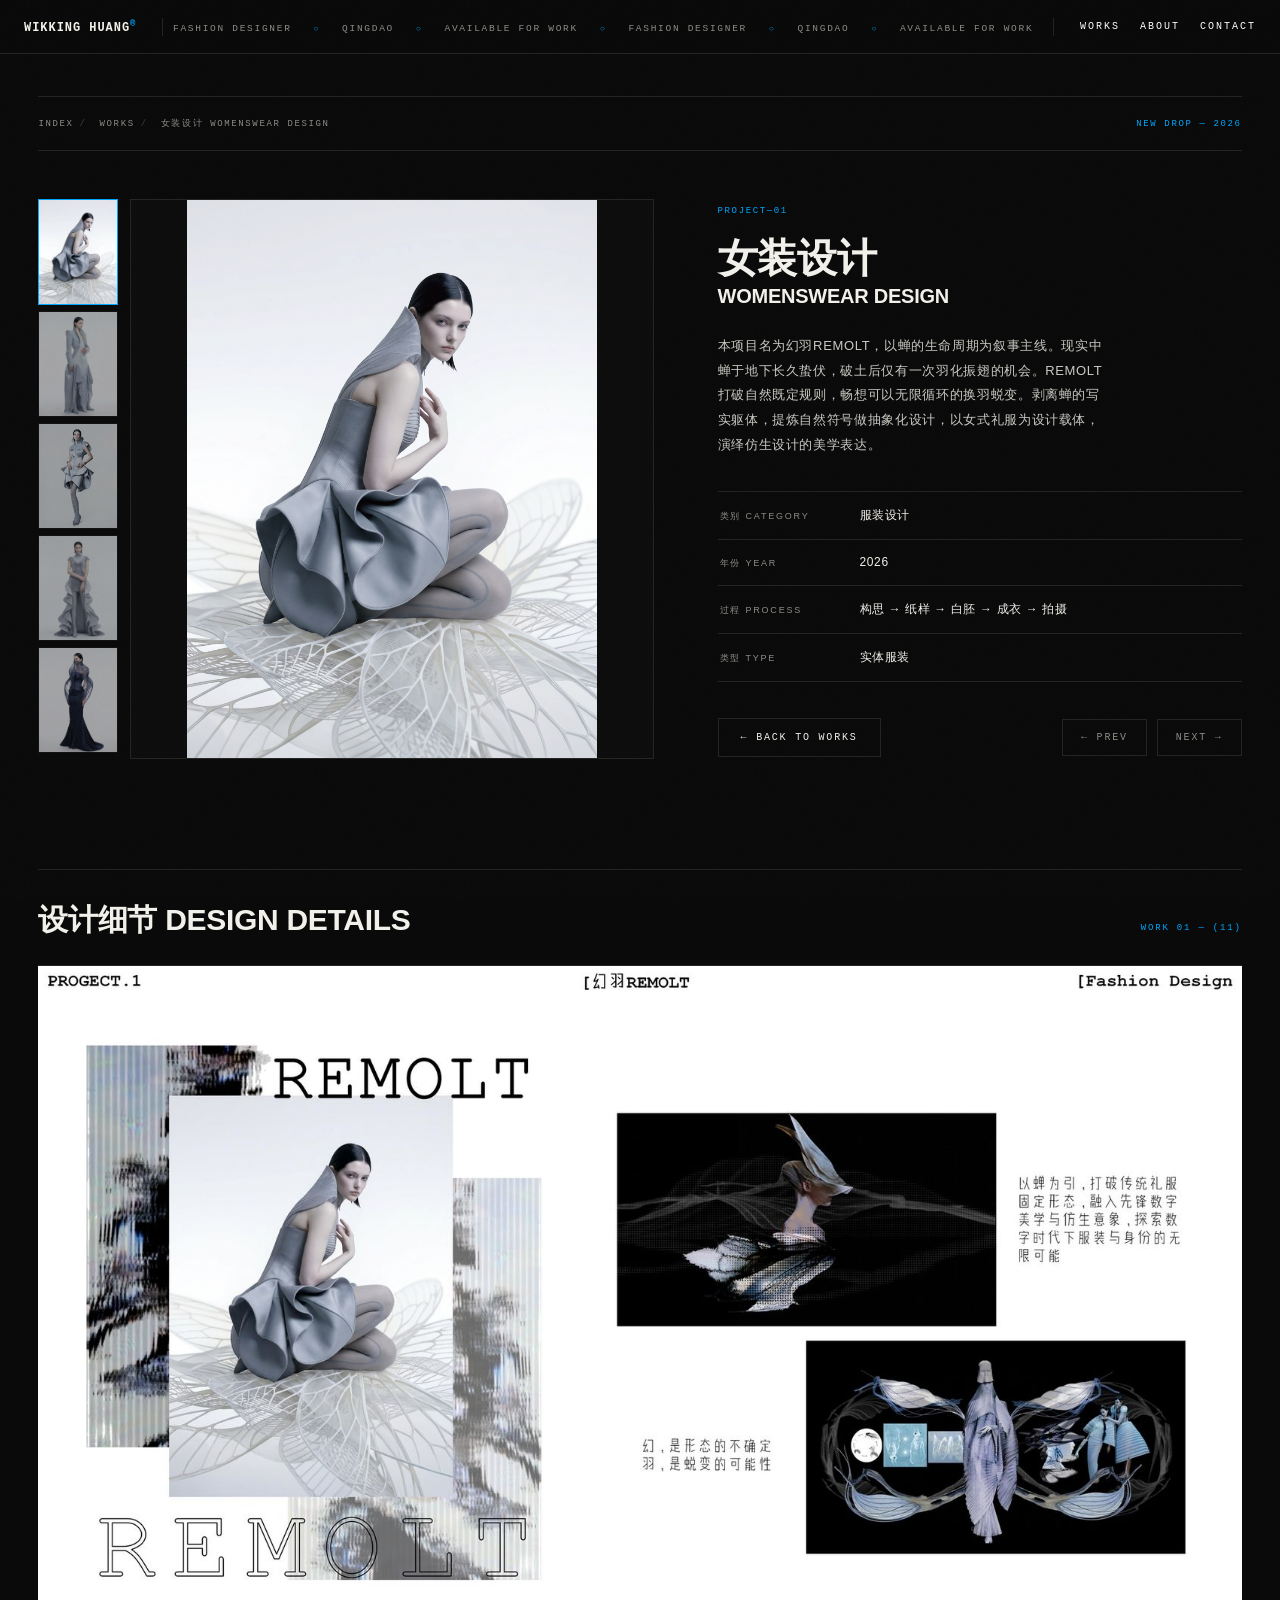
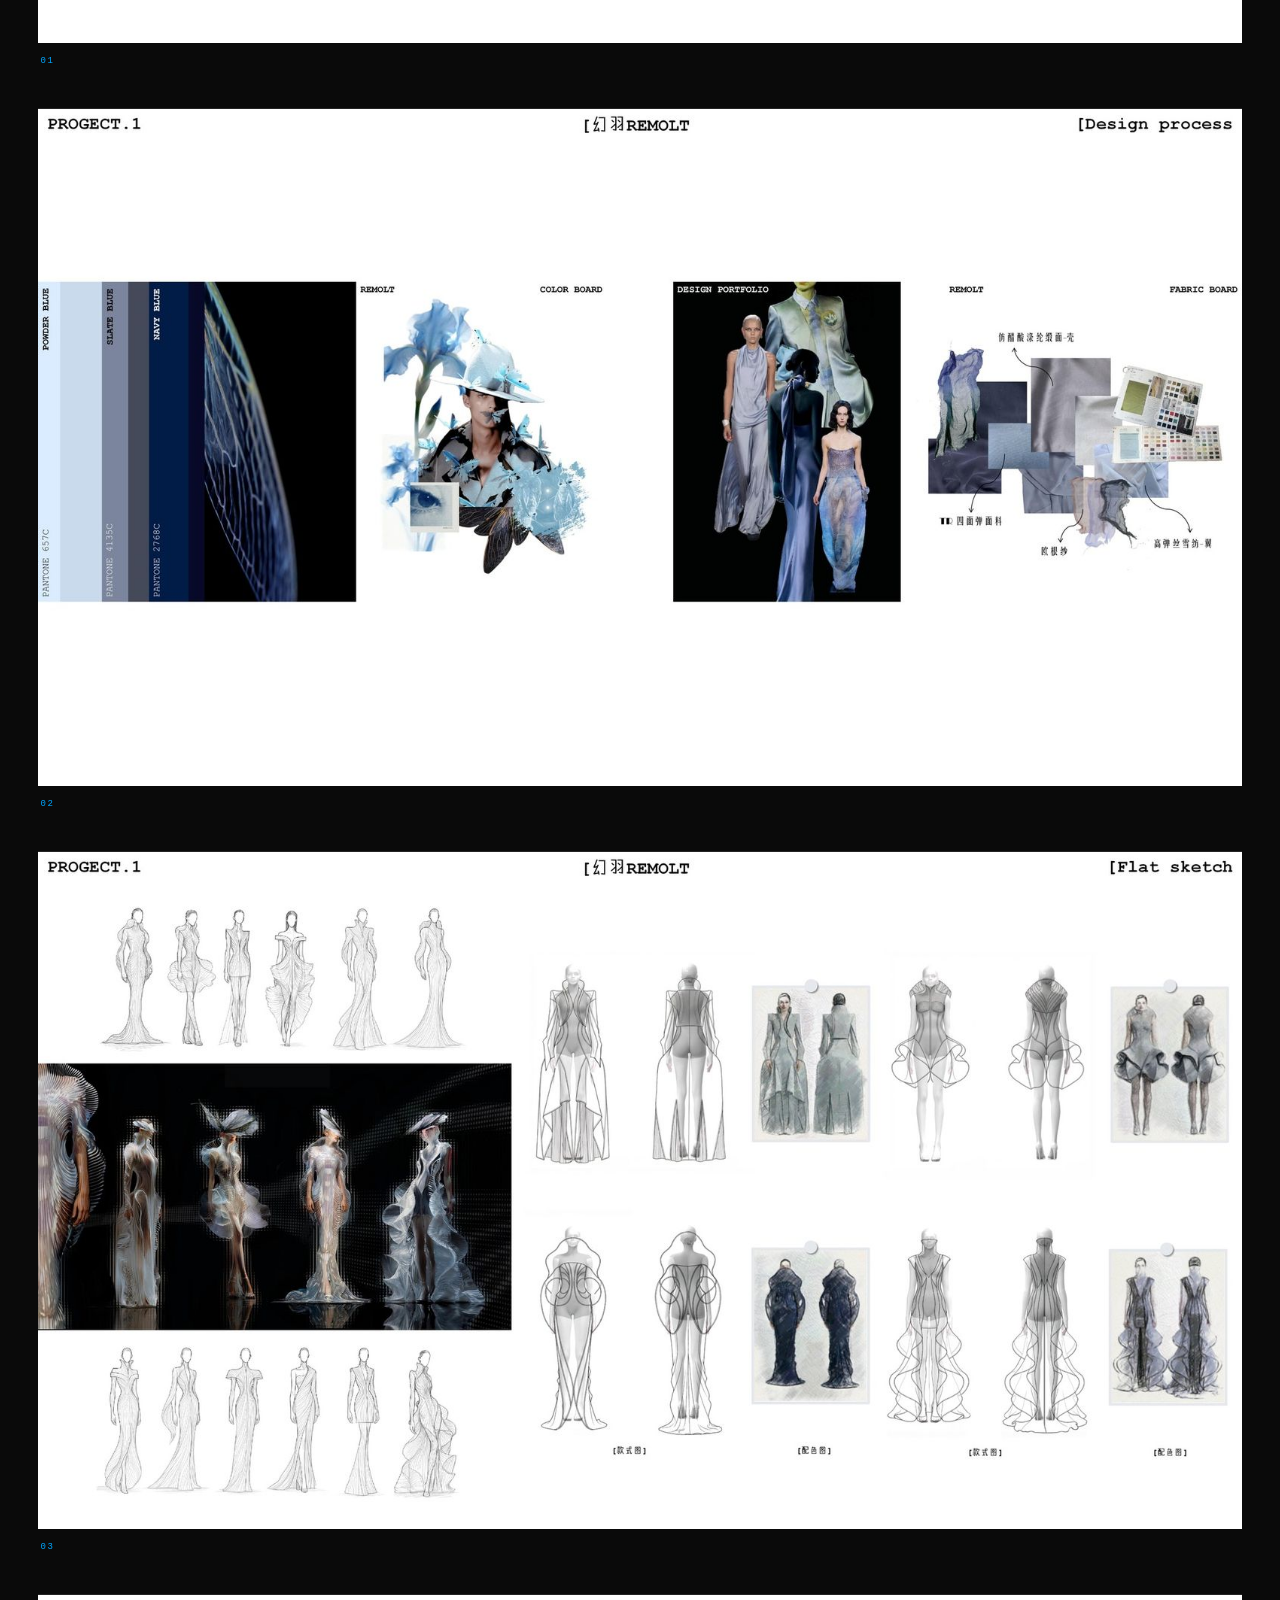
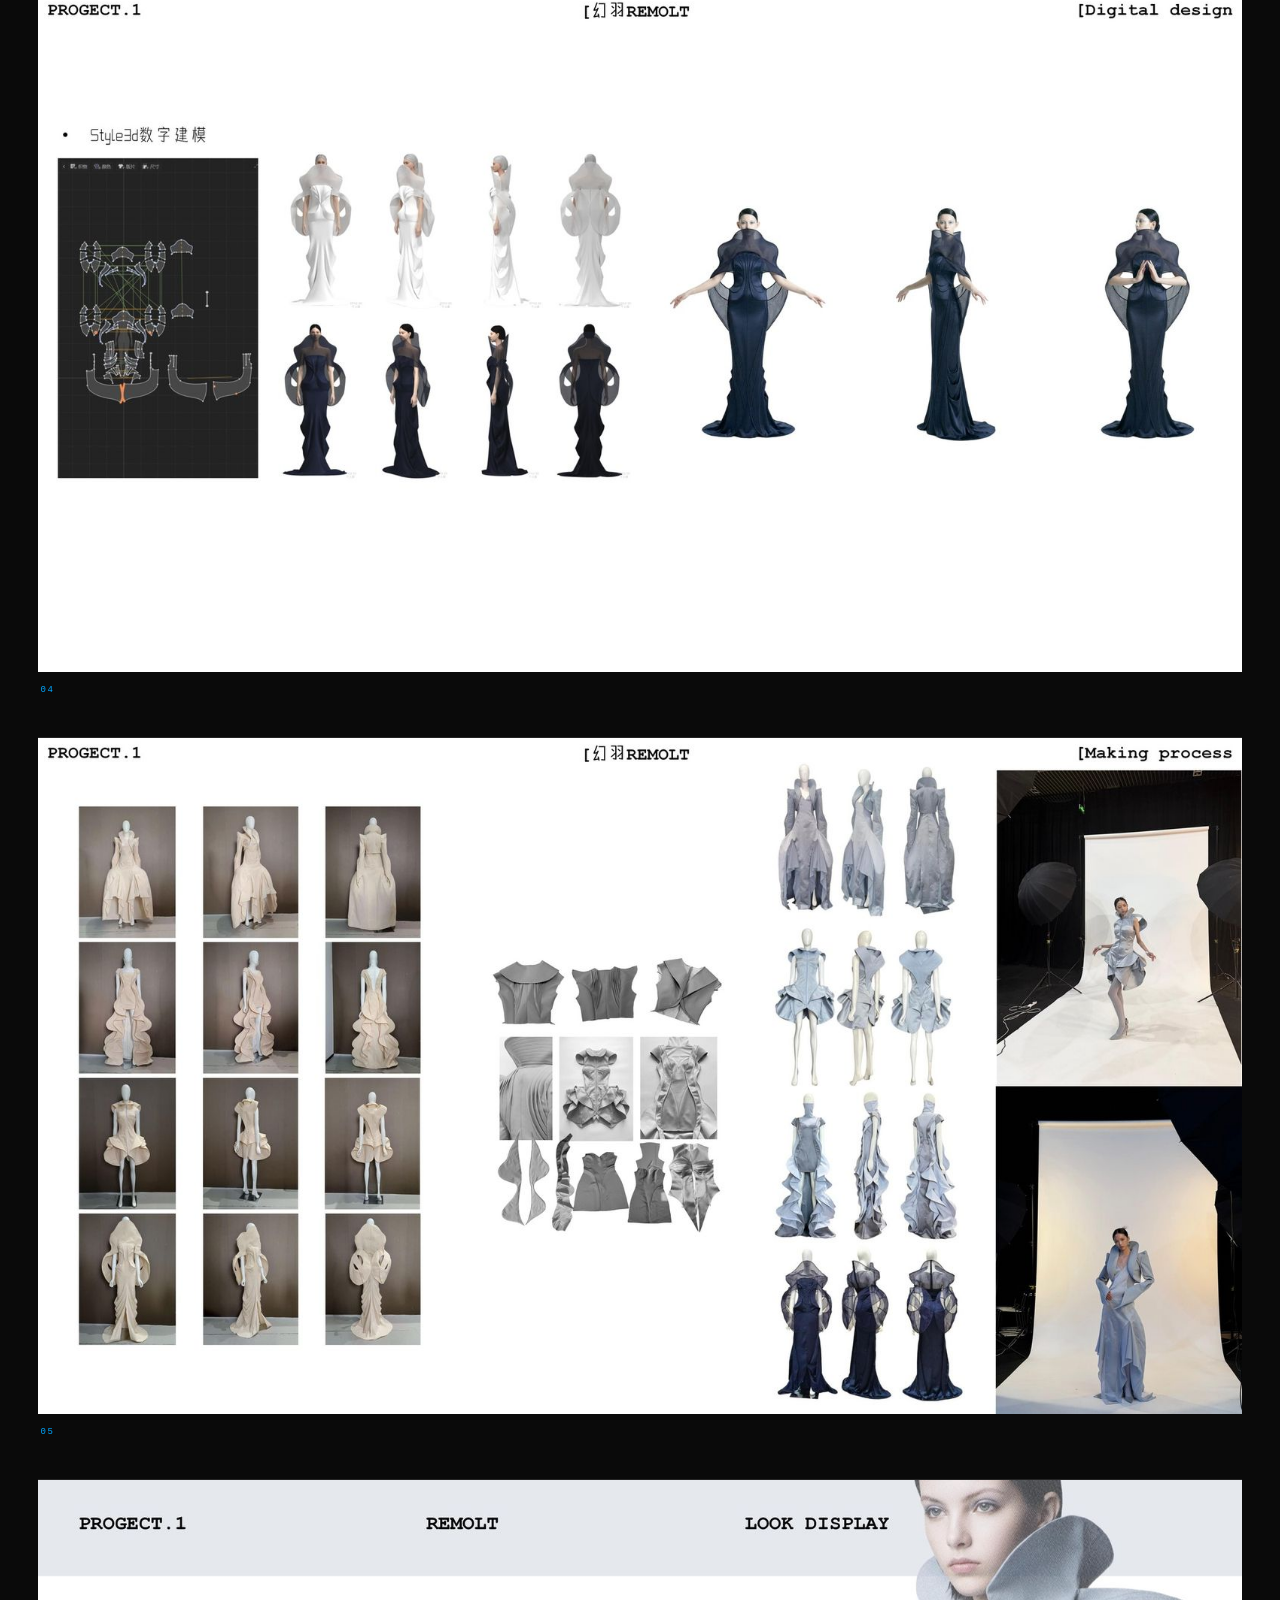
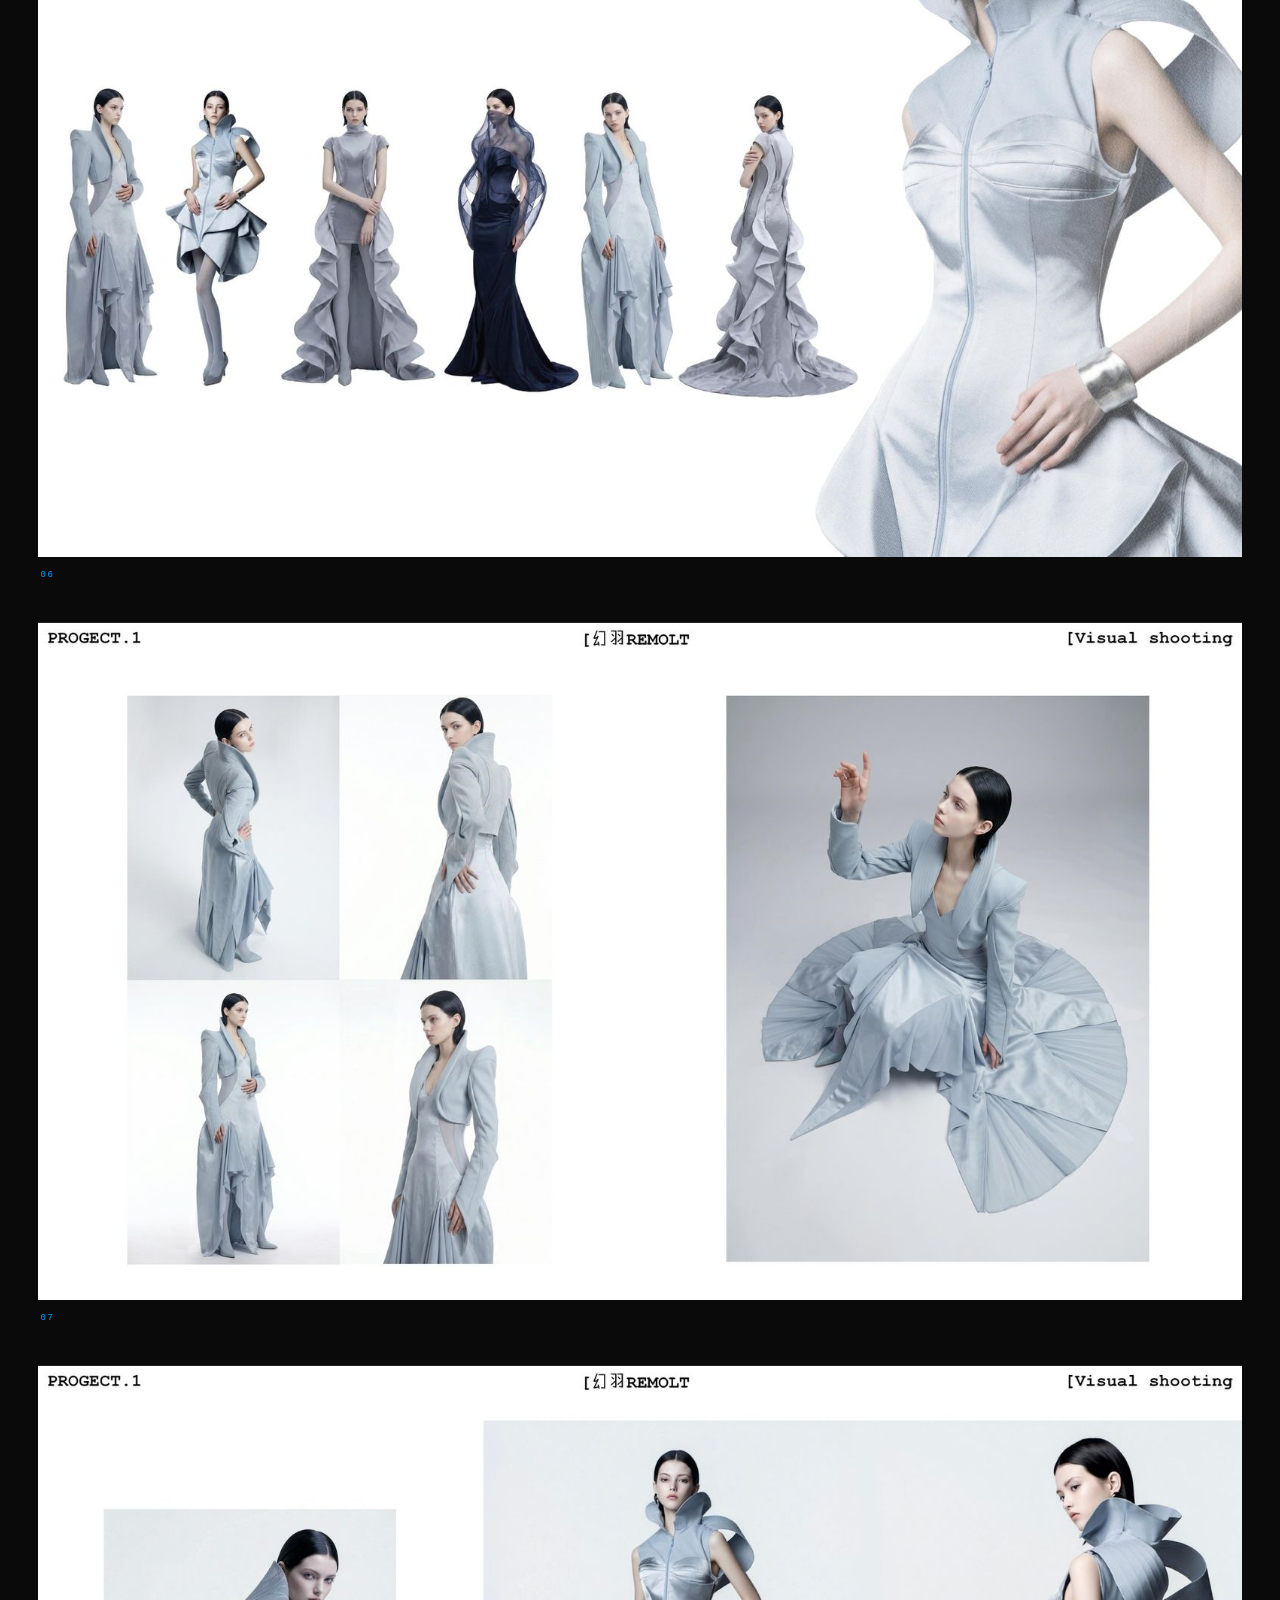
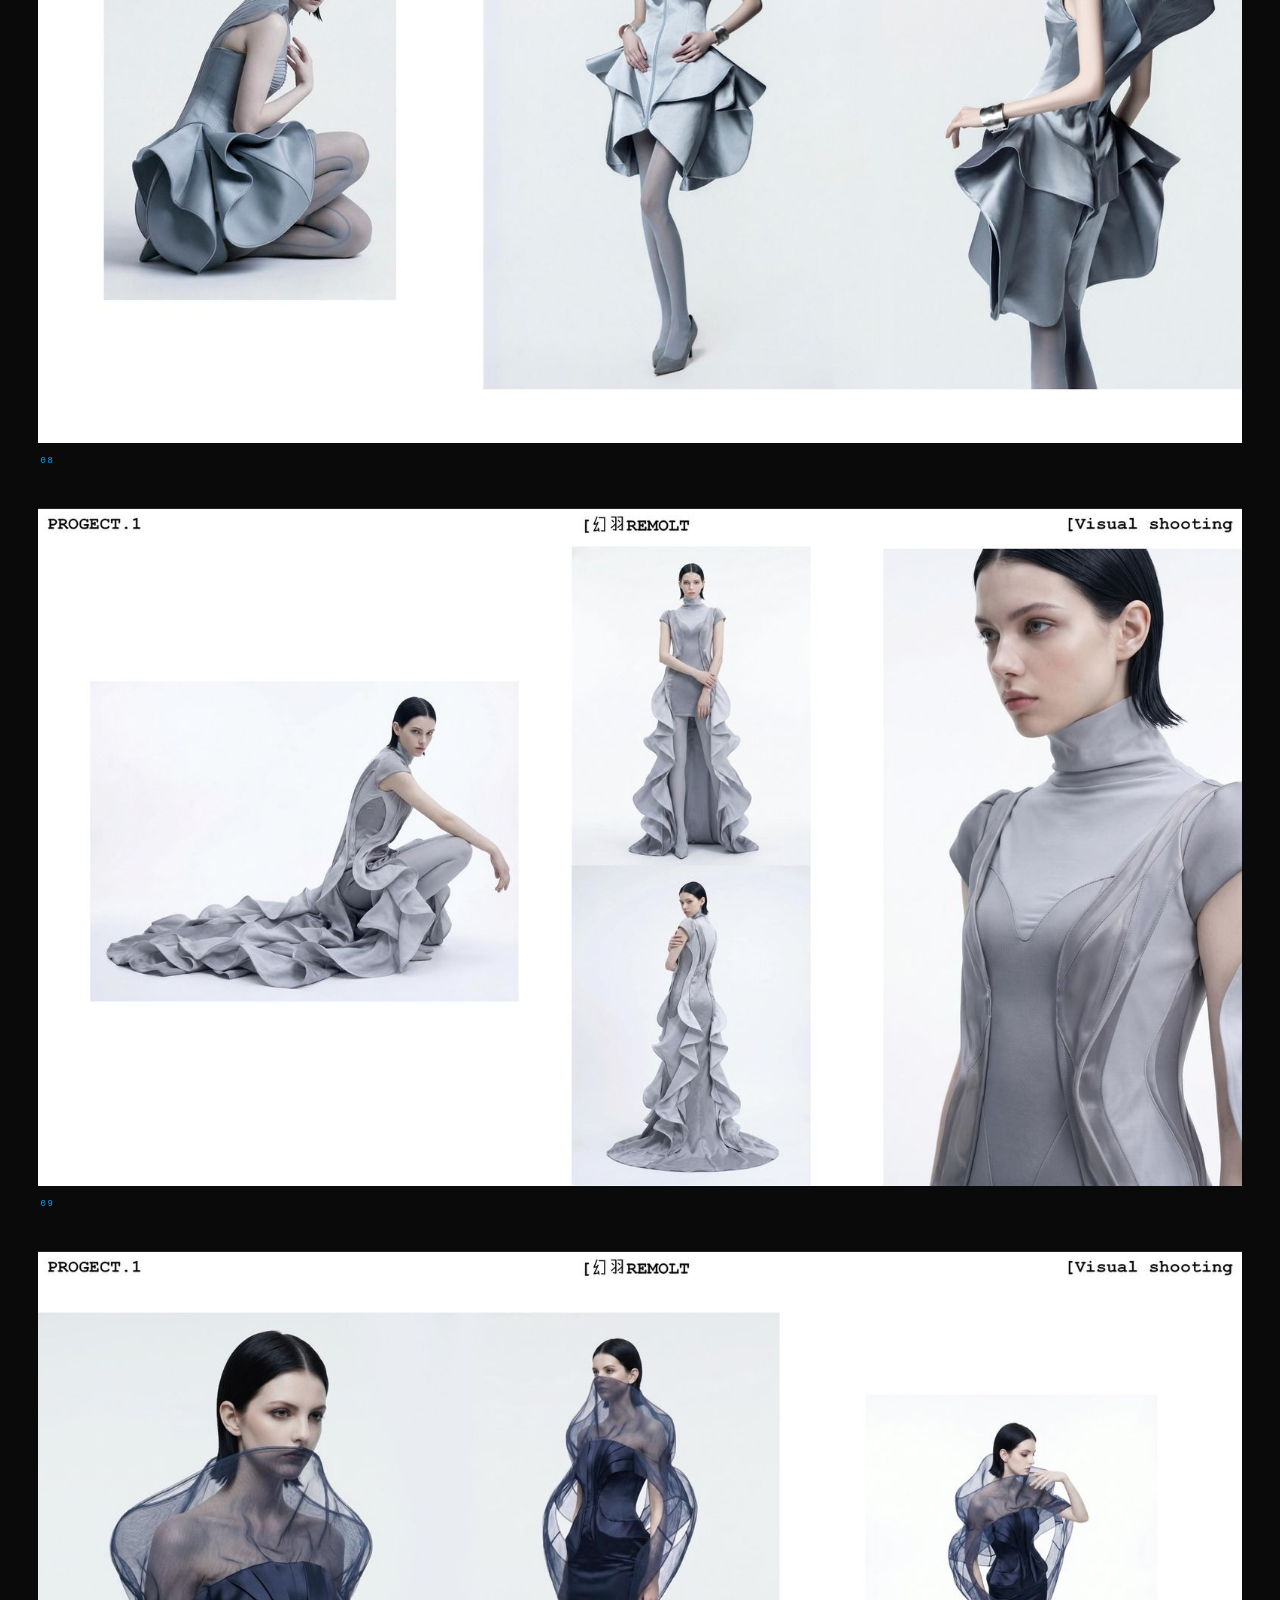
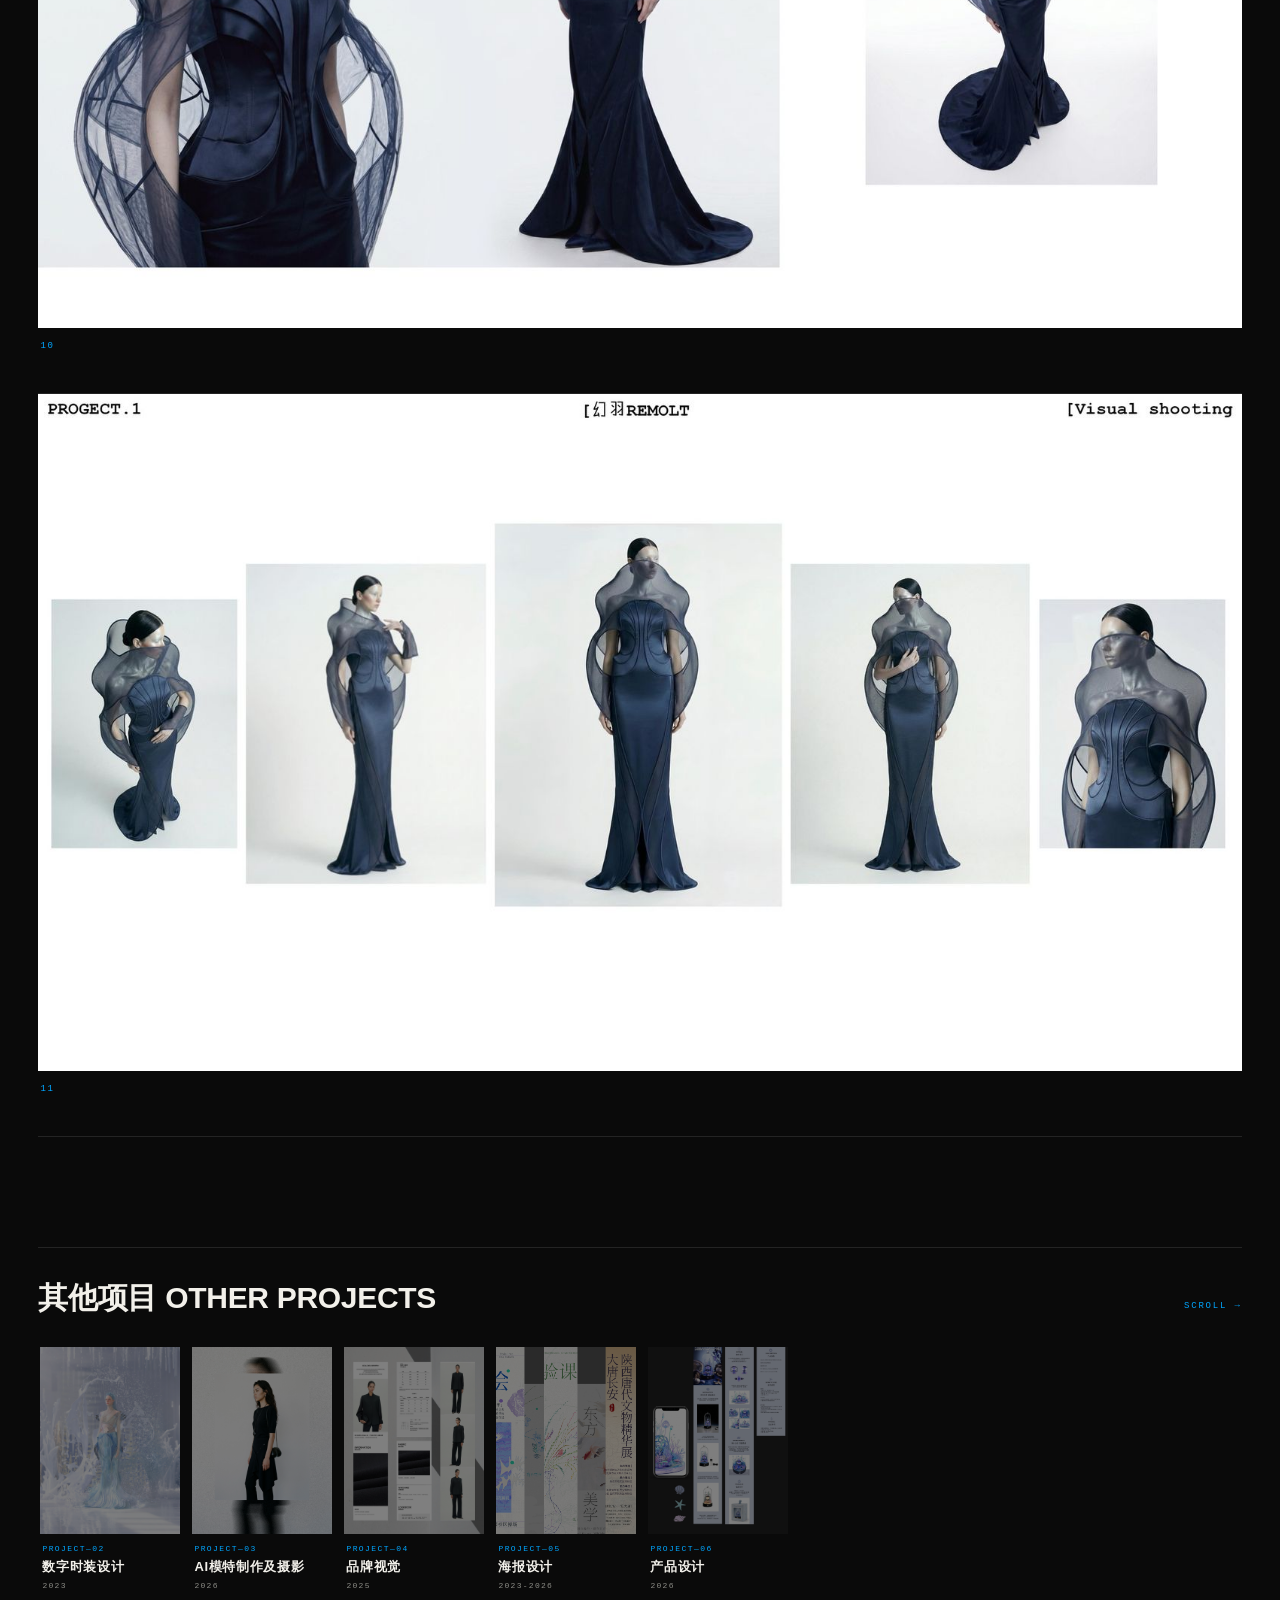
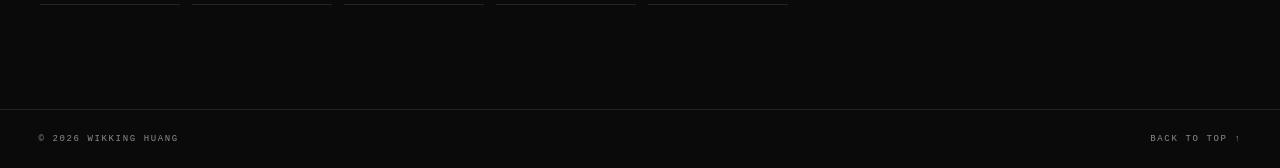
==== work-detail-v3.html @ 48ce340d "Mobile: works title 2 lines, top menu right aligned" ====
<!doctype html>
<html lang="en">
<head>
  <meta charset="utf-8">
  <meta name="viewport" content="width=device-width, initial-scale=1">
  <title>Work — WIKKING HUANG®</title>
  <link rel="stylesheet" href="styles.css?v=20260902-3">
  <link rel="stylesheet" href="work-detail-v3.css?v=20260902-1">
</head>
<body>

  <div class="grain" aria-hidden="true"></div>

  <!-- ============ TOP BAR ============ -->
  <header class="topbar">
    <a class="brand mono" href="index.html">WIKKING HUANG<span class="reg">®</span></a>
    <div class="ticker mono" aria-hidden="true">
      <div class="ticker-track">
        <span>Fashion Designer</span><i>○</i>
        <span>QINGDAO</span><i>○</i>
        <span>Available for Work</span><i>○</i>
        <span>Fashion Designer</span><i>○</i>
        <span>QINGDAO</span><i>○</i>
        <span>Available for Work</span><i>○</i>
      </div>
    </div>
    <nav class="menu mono">
      <a href="index.html#works">Works</a>
      <a href="index.html#about">About</a>
      <a href="index.html#contact">Contact</a>
    </nav>
  </header>

  <main class="detail">

    <!-- ============ BREADCRUMB ============ -->
    <div class="crumb mono">
      <span class="crumb-path">
        <a href="index.html">Index</a><i>/</i>
        <a href="index.html#works">Works</a><i>/</i>
        <span id="crumbName">—</span>
      </span>
      <span class="crumb-drop">New Drop — 2026</span>
    </div>

    <!-- ============ GALLERY + INFO ============ -->
    <div class="detail-grid">

      <div class="gallery reveal" id="gallery">
        <div class="gallery-thumbs" id="thumbs"></div>
        <div class="gallery-main" id="galleryMain">
          <img id="mainImg" src="assets/work-01.jpg" alt="Work detail">
        </div>
      </div>

      <aside class="info reveal" id="infoPanel">
        <span class="tag mono" id="infoTag">5-HT—01</span>
        <h1 class="info-title" id="infoTitle">Sculptural Drape</h1>
        <p class="info-desc" id="infoDesc"></p>

        <dl class="info-rows">
          <div class="row"><dt>Category</dt><dd id="infoCat"></dd></div>
          <div class="row"><dt>Year</dt><dd id="infoYear"></dd></div>
          <div class="row"><dt>Materials</dt><dd id="infoMat"></dd></div>
          <div class="row"><dt>Process</dt><dd id="infoProc"></dd></div>
          <div class="row"><dt>Role</dt><dd id="infoRole"></dd></div>
          <div class="row"><dt>Status</dt><dd id="infoStatus" class="blue"></dd></div>
        </dl>

        <div class="info-actions">
          <a class="btn" id="backBtn" href="index.html#works">← Back to works</a>
          <div class="pager">
            <button id="prevBtn" class="pager-btn mono" type="button">← Prev</button>
            <button id="nextBtn" class="pager-btn mono" type="button">Next →</button>
          </div>
        </div>
      </aside>

    </div>

    <!-- ============ DESIGN DETAILS (work 01) ============ -->
    <section class="dd" id="designDetails">
      <div class="sec-head">
        <h2 class="sec-title">设计细节 Design Details</h2>
        <span class="sec-meta mono" id="ddMeta">WORK 01 — (11)</span>
      </div>

      <div class="dd-list" id="ddList"></div>
    </section>

    <!-- ============ MORE FROM THE SERIES ============ -->
    <section class="more">
      <div class="sec-head">
        <h2 class="sec-title">其他项目 OTHER PROJECTS</h2>
        <span class="sec-meta mono">SCROLL →</span>
      </div>
      <div class="carousel" id="carousel"></div>
    </section>

  </main>

  <!-- ============ FOOTER ============ -->
  <footer class="footer">
    <div class="footer-row">
      <span class="mono">© 2026 Wikking Huang</span>
      <a class="mono" href="index.html#top">Back to top ↑</a>
    </div>
  </footer>

  <script src="work-detail-v3.js?v=20260902-2"></script>
</body>
</html>
---- styles.css ----
/* ============================================================
   WIKKING HUANG® — Fashion Portfolio
   Brutalist editorial · glam meets grunge · 5-HT
   ============================================================ */

:root {
  --bg: #0a0a0a;
  --bg2: #101010;
  --bone: #edeae3;
  --ink: #f2f0ea;
  --acid: #00a6ff;
  --muted: #8c8c86;
  --hair: #242424;
  --gap: 3px;
  --cjk: "Microsoft YaHei", "微软雅黑", "PingFang SC", "Hiragino Sans GB", "SimHei", sans-serif;
  --disp: "Bahnschrift", "Arial Narrow", Impact, var(--cjk);
  --mono: Consolas, "Courier New", var(--cjk);
  --serif: Georgia, "Times New Roman", var(--cjk);
}

* { margin: 0; padding: 0; box-sizing: border-box; }

html {
  scroll-behavior: smooth;
  background: var(--bg);
}

body {
  background: var(--bg);
  color: var(--ink);
  font-family: var(--disp);
  font-weight: 300;
  -webkit-font-smoothing: antialiased;
  text-rendering: optimizeLegibility;
  overflow-x: hidden;
}

img { display: block; max-width: 100%; }

a { color: inherit; text-decoration: none; }

em {
  font-family: var(--serif);
  font-style: italic;
  font-weight: 400;
}

::selection { background: var(--acid); color: #000; }

.mono { font-family: var(--mono); }

.acid { color: var(--acid); }

/* Film-grain texture over everything */
.grain {
  position: fixed;
  inset: 0;
  z-index: 90;
  pointer-events: none;
  opacity: 0.08;
  mix-blend-mode: overlay;
  background-image: url("assets/noise.png");
  background-size: 220px 220px;
}

/* ---------------- Top bar ---------------- */

.topbar {
  position: fixed;
  inset: 0 0 auto 0;
  z-index: 60;
  height: 54px;
  display: grid;
  grid-template-columns: auto 1fr auto;
  align-items: center;
  gap: 26px;
  padding: 0 24px;
  background: rgba(10, 10, 10, 0.86);
  border-bottom: 1px solid var(--hair);
  backdrop-filter: blur(8px);
}

.brand {
  font-size: 12px;
  font-weight: 700;
  letter-spacing: 0.08em;
  white-space: nowrap;
}

.brand .reg {
  color: var(--acid);
  font-size: 9px;
  vertical-align: super;
}

.ticker {
  overflow: hidden;
  white-space: nowrap;
  border-left: 1px solid var(--hair);
  border-right: 1px solid var(--hair);
  padding: 0 10px;
}

.ticker-track {
  display: inline-flex;
  align-items: center;
  gap: 22px;
  font-size: 9.5px;
  letter-spacing: 0.18em;
  text-transform: uppercase;
  color: var(--muted);
  animation: ticker 28s linear infinite;
  will-change: transform;
}

.ticker-track i { color: var(--acid); font-style: normal; font-size: 8px; }

@keyframes ticker {
  to { transform: translateX(-50%); }
}

.menu {
  display: flex;
  gap: 20px;
  white-space: nowrap;
}

.menu a {
  position: relative;
  font-size: 10px;
  letter-spacing: 0.2em;
  text-transform: uppercase;
  color: #fff;
  transition: color 0.3s ease;
}

.menu a::after {
  content: "";
  position: absolute;
  left: 0;
  bottom: -4px;
  width: 100%;
  height: 1px;
  background: var(--acid);
  transform: scaleX(0);
  transform-origin: left;
  transition: transform 0.35s cubic-bezier(0.19, 1, 0.22, 1);
}

.menu a:hover { color: #fff; }
.menu a:hover::after { transform: scaleX(1); }

/* ---------------- Hero ---------------- */

.hero {
  position: relative;
  min-height: 100svh;
  display: flex;
  flex-direction: column;
  justify-content: center;
  padding: 90px 6vw 70px;
  overflow: hidden;
  background: var(--bg);
}

.hero::before {
  content: "";
  position: absolute;
  inset: 0;
  z-index: 0;
  background-image: url("assets/hero-bg-v2.jpg");
  background-size: auto 100%;
  background-position: bottom center;
  background-repeat: no-repeat;
  opacity: 0.25;
}

.hero::after {
  content: "";
  position: absolute;
  inset: 0;
  pointer-events: none;
  background: radial-gradient(ellipse at 52% 46%, transparent 40%, rgba(0, 0, 0, 0.62) 100%);
  z-index: 1;
}

.hero-tags {
  position: absolute;
  top: 78px;
  left: 6vw;
  z-index: 3;
  display: flex;
  gap: 8px;
  flex-wrap: wrap;
}

.hero-tags span {
  padding: 6px 10px;
  border: 1px solid var(--hair);
  font-size: 9px;
  letter-spacing: 0.18em;
  color: var(--muted);
  background: rgba(10, 10, 10, 0.55);
}

.hero-tags span:first-child { color: var(--acid); border-color: var(--acid); }

.hero-main {
  position: relative;
  z-index: 4;
  display: flex;
  flex-direction: column;
  align-items: flex-end;
  text-align: right;
}

.hero-name {
  font-size: clamp(64px, 12vw, 172px);
  font-weight: 700;
  line-height: 0.8;
  letter-spacing: -0.02em;
  text-transform: uppercase;
  color: var(--ink);
}

.mask { display: block; overflow: hidden; }

.inner {
  display: block;
  transform: translateY(112%);
  animation: rise 1.1s cubic-bezier(0.19, 1, 0.22, 1) forwards;
}

.inner.outline {
  color: transparent;
  -webkit-text-stroke: 1.5px var(--ink);
  margin-right: 5vw;
}

.hero-name .inner.outline {
  margin-right: 0;
}

.hero-subname {
  margin-top: 22px;
  display: flex;
  flex-direction: column;
  align-items: flex-end;
  gap: 8px;
}

.hero-subname .cn {
  font-family: var(--cjk);
  font-size: clamp(16px, 2vw, 28px);
  font-weight: 500;
  letter-spacing: 0.22em;
  color: var(--ink);
}

.hero-subname .en {
  font-family: var(--cjk);
  font-size: clamp(13px, 1.4vw, 20px);
  font-weight: 400;
  font-style: normal;
  letter-spacing: 0.32em;
  text-transform: uppercase;
  color: var(--ink);
}

.hero-sub {
  margin-top: 34px;
  display: flex;
  flex-direction: column;
  align-items: flex-end;
  gap: 22px;
  opacity: 0;
  animation: fadeIn 1.1s ease 0.65s forwards;
}

.hero-desc {
  max-width: 46ch;
  font-size: 13px;
  font-weight: 300;
  line-height: 1.9;
  letter-spacing: 0.09em;
  color: #c9c9c3;
}

.hero-desc em { color: var(--acid); font-size: 1.08em; }

.hero-badges {
  display: flex;
  gap: 10px;
  flex-wrap: wrap;
  justify-content: flex-end;
}

.badge {
  display: inline-flex;
  align-items: center;
  gap: 8px;
  padding: 7px 12px;
  border: 1px solid var(--hair);
  font-family: var(--disp);
  font-size: 10px;
  letter-spacing: 0.16em;
  text-transform: uppercase;
  color: var(--ink);
}

.badge.mono { font-family: var(--mono); color: var(--muted); font-size: 9px; }

.pulse-dot {
  width: 7px;
  height: 7px;
  border-radius: 50%;
  background: var(--acid);
  animation: pulse 1.8s ease-in-out infinite;
}

.hero-foot {
  position: absolute;
  left: 6vw;
  right: 6vw;
  bottom: 26px;
  z-index: 4;
  display: flex;
  justify-content: space-between;
  gap: 16px;
  font-size: 9px;
  letter-spacing: 0.22em;
  text-transform: uppercase;
  color: var(--muted);
  pointer-events: none;
  border-top: 1px solid var(--hair);
  padding-top: 14px;
}

.hero-foot span:nth-child(2) { color: var(--acid); animation: bounce 2s ease-in-out infinite; }

@keyframes rise { to { transform: translateY(0); } }
@keyframes fadeIn { to { opacity: 1; } }
@keyframes pulse {
  0%, 100% { opacity: 1; box-shadow: 0 0 0 0 rgba(0, 166, 255, 0.5); }
  50% { opacity: 0.65; box-shadow: 0 0 0 5px rgba(0, 166, 255, 0); }
}
@keyframes bounce {
  0%, 100% { transform: translateY(0); }
  50% { transform: translateY(4px); }
}

/* Cursor-follow images (hero only) */
.trail-img {
  position: fixed;
  z-index: 40;
  pointer-events: none;
  object-fit: cover;
  filter: grayscale(0.55) contrast(1.12) brightness(0.92);
  border: 1px solid rgba(242, 240, 234, 0.14);
  box-shadow: 0 26px 60px rgba(0, 0, 0, 0.6);
  animation: trailFade 1.3s cubic-bezier(0.2, 0.6, 0.3, 1) forwards;
}

@keyframes trailFade {
  0%   { opacity: 0; transform: scale(0.8) rotate(var(--rot, 0deg)); }
  12%  { opacity: 1; }
  78%  { opacity: 0.88; }
  100% { opacity: 0; transform: scale(1.1) translateY(-18px) rotate(var(--rot, 0deg)); }
}

/* ---------------- Torn seam ---------------- */

/* ---------------- Marquee band ---------------- */

.band {
  overflow: hidden;
  background: var(--acid);
  color: #0a0a0a;
  height: 54px;
  display: flex;
  align-items: center;
  border-bottom: 1px solid #0a0a0a;
}

.band-track {
  display: inline-flex;
  align-items: center;
  gap: 22px;
  white-space: nowrap;
  font-size: 9.5px;
  letter-spacing: 0.18em;
  text-transform: uppercase;
  color: #0a0a0a;
  animation: ticker 28s linear infinite;
  will-change: transform;
}

.band-track span.outline {
  color: transparent;
  -webkit-text-stroke: 2px #0a0a0a;
}

.band-track i {
  font-style: normal;
  color: #0a0a0a;
  font-size: 10px;
  align-self: center;
}

/* ---------------- Section heads ---------------- */

.sec-head {
  display: flex;
  align-items: baseline;
  justify-content: space-between;
  gap: 20px;
  padding: 30px 0 24px;
  border-top: 1px solid var(--hair);
}

.sec-title {
  font-size: clamp(30px, 4.4vw, 64px);
  font-weight: 700;
  letter-spacing: -0.01em;
  text-transform: uppercase;
  color: var(--ink);
}

.works .sec-title {
  font-family: var(--cjk);
}

.sec-meta {
  font-size: 9px;
  letter-spacing: 0.2em;
  color: var(--acid);
  white-space: nowrap;
}

/* ---------------- Works / product grid ---------------- */

.works {
  padding: 0 3vw 100px;
}

.grid {
  display: grid;
  grid-template-columns: repeat(3, 1fr);
  gap: 12px;
}

.reveal {
  opacity: 0;
  transform: translateY(30px);
  transition: opacity 0.9s ease, transform 0.9s cubic-bezier(0.19, 1, 0.22, 1);
}

.reveal.visible {
  opacity: 1;
  transform: translateY(0);
}

.card {
  margin: 0;
  cursor: pointer;
}

.card-media {
  position: relative;
  overflow: hidden;
  background: #121212;
}

.card-media img {
  width: 100%;
  height: auto;
  object-fit: cover;
}

.card-media img.p {
  transition: transform 0.9s cubic-bezier(0.19, 1, 0.22, 1);
}

.card-media img.d {
  position: absolute;
  inset: 0;
  opacity: 0;
  transform: scale(1.08);
  transition: opacity 0.7s ease, transform 0.9s cubic-bezier(0.19, 1, 0.22, 1);
}

.card:hover .card-media img.p {
  transform: scale(1.04);
}

.card:hover .card-media img.d {
  opacity: 1;
  transform: scale(1);
}

.card-cap {
  display: flex;
  flex-direction: column;
  gap: 8px;
  padding: 16px 2px 20px;
  border-bottom: 1px solid var(--hair);
}

.card-row {
  display: flex;
  align-items: center;
  justify-content: space-between;
  gap: 12px;
}

.tag {
  font-size: 9px;
  letter-spacing: 0.18em;
  color: var(--acid);
  text-decoration: none;
}

.tag:hover {
  text-decoration: underline;
  text-underline-offset: 3px;
}

.flag {
  font-size: 8px;
  letter-spacing: 0.18em;
  text-transform: uppercase;
  color: var(--muted);
}

.flag.on {
  color: var(--acid);
}

.card-title {
  font-size: 19px;
  font-weight: 600;
  letter-spacing: 0.02em;
  text-transform: uppercase;
  color: var(--ink);
  transition: color 0.35s ease, transform 0.4s cubic-bezier(0.19, 1, 0.22, 1);
}

.card-meta {
  display: flex;
  align-items: center;
  justify-content: space-between;
  font-size: 9px;
  letter-spacing: 0.16em;
  text-transform: uppercase;
  color: var(--muted);
}

.card-go {
  font-size: 13px;
  color: var(--muted);
  opacity: 0;
  transform: translateX(-6px);
  transition: all 0.35s ease;
}

.card:hover .card-title { color: var(--acid); transform: translateX(4px); }
.card:hover .card-go { opacity: 1; transform: translateX(0); color: var(--acid); }

/* ---------------- About ---------------- */

.about {
  padding: 0 3vw 110px;
}

.about-body {
  display: grid;
  grid-template-columns: minmax(230px, 320px) 1fr;
  gap: clamp(30px, 4.5vw, 72px);
  align-items: start;
  margin-top: 42px;
}

.about-photo-col {
  max-width: 160px;
}

.about-photo {
  width: 100%;
  aspect-ratio: 0.75;
  object-fit: cover;
  filter: grayscale(1) contrast(1.04);
}

.about-name {
  display: flex;
  flex-direction: column;
  align-items: flex-start;
  gap: 4px;
  margin-top: 16px;
  font-family: var(--cjk);
  font-size: clamp(15px, 1.6vw, 21px);
  font-weight: 500;
  letter-spacing: 0.1em;
  color: var(--ink);
}

.about-name span {
  color: var(--ink);
}

.about-name .en {
  font-family: var(--disp);
  font-size: clamp(12px, 1.2vw, 16px);
  font-weight: 400;
  letter-spacing: 0.24em;
  text-transform: uppercase;
}

.about-text {
  padding-top: 6px;
}

.about-bio {
  max-width: 46ch;
  font-family: var(--cjk);
  font-size: clamp(13px, 1.35vw, 16px);
  line-height: 1.8;
  letter-spacing: 0.05em;
  color: var(--ink);
  white-space: nowrap;
}

.about-edu {
  margin-top: 30px;
  display: flex;
  flex-direction: column;
  gap: 12px;
}

.about-edu p {
  margin: 0;
  font-family: var(--cjk);
  font-size: clamp(13px, 1.35vw, 16px);
  line-height: 1.8;
  letter-spacing: 0.04em;
  color: var(--ink);
}

.facts {
  list-style: none;
  margin-top: 9vh;
  border-top: 1px solid var(--hair);
}

.facts li {
  display: grid;
  grid-template-columns: 64px 150px 1fr;
  align-items: baseline;
  gap: 18px;
  padding: 20px 6px;
  border-bottom: 1px solid var(--hair);
  transition: background 0.35s ease;
}

.facts li:hover { background: var(--bg2); }

.fact-idx { font-size: 10px; color: var(--muted); }
.fact-key {
  font-size: 14px;
  font-weight: 600;
  letter-spacing: 0.12em;
  text-transform: uppercase;
}
.fact-val {
  display: flex;
  flex-direction: column;
  align-items: flex-end;
  gap: 4px;
  font-size: 10px;
  letter-spacing: 0.14em;
  color: var(--muted);
  text-align: right;
}

.fact-val .en {
  font-size: 9px;
  letter-spacing: 0.1em;
  color: var(--muted);
}

.facts li:hover .fact-idx { color: var(--acid); }

/* ---------------- Contact ---------------- */

.contact {
  padding: 0 3vw 90px;
}

.contact-title {
  margin-top: 5vh;
  font-size: 10px;
  font-weight: 700;
  line-height: 1.9;
  letter-spacing: 0.18em;
  text-transform: uppercase;
  color: var(--ink);
}

.contact-title em {
  font-family: var(--disp);
  font-style: normal;
  color: var(--acid);
}

.contact-fields {
  margin-top: 7vh;
  border-top: 1px solid var(--hair);
}

.field {
  display: grid;
  grid-template-columns: 120px 1fr;
  align-items: center;
  gap: 24px;
  padding: 26px 4px;
  border-bottom: 1px solid var(--hair);
}

.field-label {
  font-family: var(--disp);
  font-size: 14px;
  font-weight: 600;
  letter-spacing: 0.12em;
  text-transform: uppercase;
  color: var(--ink);
}

.contact-mail {
  font-size: 10px;
  letter-spacing: 0.14em;
  color: var(--muted);
  width: fit-content;
  transition: color 0.3s ease;
}

.contact-mail:hover { color: var(--acid); }

.contact-chips {
  display: flex;
  gap: 10px;
  flex-wrap: wrap;
}

.contact-chips span {
  padding: 10px 18px;
  border: 1px solid var(--hair);
  background: transparent;
  font-family: var(--disp);
  font-size: 11px;
  letter-spacing: 0.18em;
  text-transform: uppercase;
  color: var(--muted);
  cursor: pointer;
  transition: all 0.3s ease;
}

.contact-chips span:hover { background: var(--acid); color: #0a0a0a; border-color: var(--acid); }

.contact-note {
  max-width: 46ch;
  margin-top: 56px;
  padding-top: 20px;
  border-top: 1px solid var(--hair);
  font-size: 10px;
  line-height: 1.9;
  letter-spacing: 0.12em;
  color: var(--muted);
}

/* ---------------- Footer ---------------- */

.footer {
  border-top: 1px solid var(--hair);
}

.footer-row {
  display: flex;
  justify-content: space-between;
  align-items: center;
  flex-wrap: wrap;
  gap: 14px;
  padding: 24px 3vw;
  font-size: 9px;
  letter-spacing: 0.18em;
  text-transform: uppercase;
  color: var(--muted);
}

.footer-row a { color: var(--muted); transition: color 0.3s ease; }
.footer-row a:hover { color: var(--acid); }

/* ---------------- Responsive ---------------- */

@media (max-width: 900px) {
  .topbar { grid-template-columns: auto 1fr; }
  .ticker { display: none; }
  .menu { justify-content: flex-end; }
  .grid { grid-template-columns: repeat(2, 1fr); }
  .hero { padding-left: 5vw; padding-right: 5vw; }
  .hero-tags { left: 5vw; }
  .hero-foot { left: 5vw; right: 5vw; }
  .works, .about, .contact { padding-left: 5vw; padding-right: 5vw; }
}

@media (max-width: 640px) {
  .works .sec-title {
    display: flex;
    flex-direction: column;
    align-items: flex-start;
    gap: 4px;
  }
  .topbar { height: 50px; padding: 0 16px; gap: 12px; }
  .brand { font-size: 10px; }
  .menu { gap: 12px; }
  .menu a { font-size: 9px; letter-spacing: 0.14em; }
  .hero { padding: 86px 5vw 64px; }
  .hero-name { font-size: clamp(44px, 13.5vw, 84px); }
  .hero-tags { top: 72px; left: 5vw; }
  .hero-desc { font-size: 12px; }
  .hero-foot { bottom: 18px; }
  .hero-foot span:first-child { display: none; }
  .hero-subname {
    margin-top: 14px;
    gap: 5px;
  }
  .hero-subname .cn {
    font-size: clamp(13px, 3.6vw, 18px);
    letter-spacing: 0.16em;
  }
  .hero-subname .en {
    font-size: clamp(10px, 2.6vw, 13px);
    letter-spacing: 0.24em;
  }
  .about-bio {
    white-space: normal;
  }
  .band { height: 50px; }
  .band-track { gap: 14px; }
  .grid { grid-template-columns: 1fr; gap: 16px; }
  .sec-head { padding: 22px 0 18px; }
  .works, .about, .contact { padding-left: 5vw; padding-right: 5vw; }
  .about-body {
    grid-template-columns: 1fr;
    gap: 26px;
  }
  .about-photo-col {
    max-width: 150px;
  }
  .facts li { grid-template-columns: 42px 1fr; }
  .fact-val { grid-column: 2; text-align: left; }
  .fact-val { align-items: flex-start; }
  .field { grid-template-columns: 1fr; gap: 10px; padding: 18px 2px; }
  .contact-chips { gap: 8px; }
  .contact-chips span { padding: 8px 14px; font-size: 10px; }
  .footer-row { padding: 20px 5vw; }
}

/* Reduced motion */

@media (prefers-reduced-motion: reduce) {
  html { scroll-behavior: auto; }
  .inner { animation: none; transform: none; }
  .hero-sub { animation: none; opacity: 1; }
  .ticker-track, .band-track { animation: none; }
  .reveal { opacity: 1; transform: none; transition: none; }
  .card-media img { transition: none; }
  .trail-img { display: none; }
}
---- work-detail-v3.css ----
/* ============================================================
   Work detail page — editorial product layout (serotoninn style)
   ============================================================ */

.detail {
  padding: 96px 3vw 90px;
}

/* ---------------- Breadcrumb ---------------- */

.crumb {
  display: flex;
  align-items: center;
  justify-content: space-between;
  gap: 16px;
  padding: 20px 0;
  border-top: 1px solid var(--hair);
  border-bottom: 1px solid var(--hair);
  font-size: 9px;
  letter-spacing: 0.18em;
  text-transform: uppercase;
  color: var(--muted);
}

.crumb a { color: var(--muted); transition: color 0.3s ease; }
.crumb a:hover { color: var(--acid); }

.crumb i {
  font-style: normal;
  color: #3d3d3d;
  padding: 0 6px;
}

.crumb-drop {
  color: var(--acid);
  white-space: nowrap;
}

/* ---------------- Gallery + info ---------------- */

.detail-grid {
  display: grid;
  grid-template-columns: 1.08fr 0.92fr;
  gap: clamp(30px, 5vw, 84px);
  margin-top: 48px;
  align-items: start;
}

.gallery {
  display: flex;
  align-items: stretch;
  gap: 12px;
}

.gallery-main {
  flex: 1;
  min-width: 0;
  display: flex;
  align-items: center;
  justify-content: center;
  overflow: hidden;
  background: #0d0d0d;
  border: 1px solid rgba(242, 240, 234, 0.1);
}

.gallery-main img {
  display: block;
  width: auto;
  height: 100%;
  max-width: 100%;
  transition: opacity 0.18s ease;
}

.gallery-main img.swap { opacity: 0; }

.gallery-thumbs {
  display: flex;
  flex-direction: column;
  gap: 6px;
  flex: 0 0 64px;
  width: 64px;
}

.gallery-thumbs button {
  width: 100%;
  padding: 0;
  border: 1px solid transparent;
  background: #121212;
  cursor: pointer;
  overflow: hidden;
}

.gallery-thumbs img {
  display: block;
  width: 100%;
  aspect-ratio: 0.75;
  object-fit: cover;
  opacity: 0.65;
  transition: opacity 0.3s ease, transform 0.5s cubic-bezier(0.19, 1, 0.22, 1);
}

.gallery-thumbs button:hover img { opacity: 1; transform: scale(1.04); }
.gallery-thumbs button.active { border-color: var(--acid); }
.gallery-thumbs button.active img { opacity: 1; }

.info-title {
  display: flex;
  flex-direction: column;
  align-items: flex-start;
  gap: 4px;
  margin-top: 18px;
  font-weight: 700;
  line-height: 1.15;
  letter-spacing: -0.01em;
  text-transform: uppercase;
  color: var(--ink);
}

.info-title .t-cn {
  font-size: 40px;
  font-weight: 700;
}

.info-title .t-en {
  font-size: 20px;
  font-weight: 700;
}

.info-desc {
  margin-top: 26px;
  max-width: 54ch;
  font-size: 13px;
  line-height: 1.9;
  letter-spacing: 0.05em;
  color: #c9c9c3;
}

.info-desc em {
  color: var(--acid);
  font-size: 1.06em;
}

.info-rows {
  margin-top: 34px;
  border-top: 1px solid var(--hair);
}

.row {
  display: grid;
  grid-template-columns: 120px 1fr;
  gap: 20px;
  align-items: baseline;
  padding: 15px 2px;
  border-bottom: 1px solid var(--hair);
}

.row dt {
  font-size: 9px;
  letter-spacing: 0.2em;
  text-transform: uppercase;
  color: var(--muted);
}

.row dd {
  font-size: 12px;
  letter-spacing: 0.05em;
  color: var(--ink);
}

.row dd.blue { color: var(--acid); }

.info-actions {
  margin-top: 36px;
  display: flex;
  align-items: center;
  justify-content: space-between;
  gap: 16px;
  flex-wrap: wrap;
}

.btn {
  display: inline-block;
  padding: 13px 22px;
  border: 1px solid var(--hair);
  font-family: var(--mono);
  font-size: 10px;
  letter-spacing: 0.18em;
  text-transform: uppercase;
  color: var(--ink);
  transition: all 0.3s ease;
}

.btn:hover {
  background: var(--acid);
  color: #0a0a0a;
  border-color: var(--acid);
}

.pager {
  display: flex;
  gap: 10px;
}

.pager-btn {
  padding: 12px 18px;
  border: 1px solid var(--hair);
  background: transparent;
  font-family: var(--mono);
  font-size: 10px;
  letter-spacing: 0.18em;
  text-transform: uppercase;
  color: var(--muted);
  cursor: pointer;
  transition: all 0.3s ease;
}

.pager-btn:hover {
  color: var(--acid);
  border-color: var(--acid);
}

/* ---------------- Design details ---------------- */

.dd {
  display: none;
  margin-top: 110px;
}

.dd .sec-title,
.more .sec-title {
  font-family: var(--disp);
  font-size: clamp(16px, 3.2vw, 30px);
  font-weight: 700;
  letter-spacing: -0.01em;
}

.dd.show {
  display: block;
}

.dd-list {
  border-bottom: 1px solid var(--hair);
}

.dd-item {
  margin: 0;
  padding-bottom: 42px;
  border-top: 1px solid var(--hair);
}

.dd-item img {
  display: block;
  width: 100%;
  height: auto;
  background: #111;
}

.dd-cap {
  display: flex;
  align-items: baseline;
  justify-content: space-between;
  gap: 16px;
  padding: 13px 2px 0;
  font-size: 9px;
  letter-spacing: 0.2em;
  text-transform: uppercase;
  color: var(--muted);
}

.dd-cap .idx {
  color: var(--acid);
}

/* Video item inside Design Details */
.dd-video-wrap {
  position: relative;
  background: #000;
}

.dd-video-wrap video {
  display: block;
  width: 100%;
  height: auto;
  background: #000;
}

.dd-play {
  position: absolute;
  inset: 0;
  display: flex;
  align-items: center;
  justify-content: center;
  background: rgba(0, 0, 0, 0.35);
  border: none;
  cursor: pointer;
  transition: opacity 0.3s ease;
}

.dd-play span {
  padding: 14px 26px;
  border: 1px solid rgba(242, 240, 234, 0.45);
  background: rgba(10, 10, 10, 0.6);
  font-family: var(--mono);
  font-size: 11px;
  letter-spacing: 0.2em;
  text-transform: uppercase;
  color: var(--ink);
  transition: all 0.3s ease;
}

.dd-play:hover span {
  background: var(--acid);
  color: #0a0a0a;
  border-color: var(--acid);
}

.dd-play.hidden {
  opacity: 0;
  pointer-events: none;
}

/* Autoplay video row (work 02) */
.dd-videos {
  display: grid;
  grid-template-columns: repeat(4, 1fr);
  gap: 12px;
  margin-top: 10px;
  border-top: 1px solid var(--hair);
  padding-top: 28px;
}

.dd-video-item {
  margin: 0;
}

.dd-video-item video,
.dd-video-item img {
  display: block;
  width: 100%;
  height: auto;
  background: #000;
}

.dd-video-item:nth-child(3) {
  position: relative;
  z-index: 2;
}

.dd-video-item:nth-child(3) video,
.dd-video-item:nth-child(3) img {
  transform: scale(1.08);
  transform-origin: center;
}

/* ---------------- Flipbook ---------------- */

.dd-book {
  position: relative;
  margin-top: 42px;
}

.book-group {
  position: relative;
  width: 60%;
  margin: 0 auto;
}

.book-label {
  font-size: 9px;
  letter-spacing: 0.24em;
  text-transform: uppercase;
  color: var(--muted);
  margin-bottom: 20px;
  text-align: center;
}

.book-ecom {
  margin: 44px 0 0;
}

.book-ecom-cap {
  font-size: 9px;
  letter-spacing: 0.22em;
  text-transform: uppercase;
  color: var(--muted);
  margin-bottom: 14px;
}

.book-ecom-row {
  display: grid;
  grid-template-columns: 1fr 1fr;
  gap: 12px;
}

.book-ecom-row img {
  display: block;
  width: 100%;
  height: auto;
  aspect-ratio: 0.748;
  object-fit: cover;
  border: 1px solid rgba(242, 240, 234, 0.1);
  background: #0d0d0d;
}

/* ---------------- Model photos carousel grid ---------------- */

.book-model {
  margin: 44px 0 0;
}

.book-product {
  margin: 44px 0 0;
}

.book-model-cap {
  font-size: 9px;
  letter-spacing: 0.22em;
  text-transform: uppercase;
  color: var(--muted);
  margin-bottom: 18px;
}

.model-grid {
  display: grid;
  grid-template-columns: repeat(3, 1fr);
  gap: 16px;
}

.model-label {
  font-size: 9px;
  letter-spacing: 0.2em;
  text-transform: uppercase;
  color: var(--acid);
  margin-bottom: 10px;
}

.model-media {
  position: relative;
  overflow: hidden;
  background: #0d0d0d;
  border: 1px solid rgba(242, 240, 234, 0.1);
  aspect-ratio: 0.75;
}

.model-media.square {
  aspect-ratio: 1;
}

.model-track {
  display: flex;
  height: 100%;
  transition: transform 0.6s cubic-bezier(0.19, 1, 0.22, 1);
}

.model-track img {
  flex: 0 0 100%;
  width: 100%;
  height: 100%;
  object-fit: cover;
}

.model-btn {
  position: absolute;
  top: 50%;
  transform: translateY(-50%);
  width: 30px;
  height: 30px;
  border: 1px solid rgba(242, 240, 234, 0.25);
  background: rgba(10, 10, 10, 0.55);
  color: var(--ink);
  font-size: 12px;
  cursor: pointer;
  z-index: 2;
  transition: all 0.3s ease;
}

.model-btn:hover {
  background: var(--acid);
  color: #0a0a0a;
  border-color: var(--acid);
}

.model-prev { left: 8px; }
.model-next { right: 8px; }

.model-count {
  position: absolute;
  right: 10px;
  bottom: 8px;
  z-index: 2;
  padding: 3px 7px;
  background: rgba(10, 10, 10, 0.55);
  font-size: 8px;
  letter-spacing: 0.18em;
  color: var(--ink);
}

.book-viewport {
  perspective: 2400px;
  cursor: pointer;
}

.book-spread {
  position: relative;
  width: 100%;
  height: 0;
  padding-bottom: 72.15%;
  transform-style: preserve-3d;
  box-shadow: 0 40px 90px rgba(0, 0, 0, 0.55);
}

.under {
  position: absolute;
  top: 0;
  bottom: 0;
  width: 50%;
  background: #0d0d0d;
  border: 1px solid rgba(242, 240, 234, 0.1);
  overflow: hidden;
  opacity: 0;
  transition: opacity 1.05s cubic-bezier(0.3, 0.1, 0.25, 1);
  z-index: 1;
}

.under-left {
  left: 0;
}

.under-right {
  right: 0;
}

.under img {
  display: block;
  width: 100%;
  height: 100%;
  object-fit: contain;
}

.leaf {
  position: absolute;
  top: 0;
  bottom: 0;
  width: 50%;
  z-index: 2;
  transform-style: preserve-3d;
  transition: transform 1.05s cubic-bezier(0.3, 0.1, 0.25, 1);
  will-change: transform;
}

.leaf.left {
  left: 0;
  transform-origin: right center;
}

.leaf.right {
  right: 0;
  transform-origin: left center;
}

.page {
  position: absolute;
  inset: 0;
  backface-visibility: hidden;
  -webkit-backface-visibility: hidden;
  background: #0d0d0d;
  border: 1px solid rgba(242, 240, 234, 0.1);
  overflow: hidden;
}

.page.back {
  transform: rotateY(180deg);
  opacity: 0;
  transition: opacity 1.05s cubic-bezier(0.3, 0.1, 0.25, 1);
}

.page img {
  display: block;
  width: 100%;
  height: 100%;
  object-fit: contain;
}

.book-nav {
  display: flex;
  align-items: center;
  justify-content: center;
  gap: 28px;
  margin-top: 26px;
}

.book-btn {
  width: 46px;
  height: 46px;
  border: 1px solid var(--hair);
  background: transparent;
  color: var(--ink);
  font-size: 15px;
  cursor: pointer;
  transition: all 0.3s ease;
}

.book-btn:hover {
  background: var(--acid);
  color: #0a0a0a;
  border-color: var(--acid);
}

.book-btn:disabled {
  opacity: 0.28;
  cursor: default;
}

.book-btn:disabled:hover {
  background: transparent;
  color: var(--ink);
  border-color: var(--hair);
}

.book-counter {
  min-width: 86px;
  text-align: center;
  font-size: 10px;
  letter-spacing: 0.22em;
  color: var(--acid);
}

.book-jump {
  position: absolute;
  right: 0;
  bottom: 2px;
  display: flex;
  align-items: center;
  gap: 10px;
  font-size: 9px;
  letter-spacing: 0.2em;
  text-transform: uppercase;
  color: var(--muted);
}

.book-jump-select {
  background: #0a0a0a;
  color: var(--acid);
  border: 1px solid var(--hair);
  padding: 8px 10px;
  font-family: var(--mono);
  font-size: 10px;
  letter-spacing: 0.14em;
  cursor: pointer;
}

.book-jump-select:focus {
  outline: none;
  border-color: var(--acid);
}

/* ---------------- iPhone mockup (work 06) ---------------- */

.dd-phone {
  margin-top: 42px;
}

.phone-label {
  font-size: 9px;
  letter-spacing: 0.24em;
  text-transform: uppercase;
  color: var(--muted);
  margin-bottom: 20px;
}

.phone-mock {
  position: relative;
  width: clamp(220px, 24vw, 330px);
  margin: 0 auto;
  aspect-ratio: 800 / 1289;
}

.phone-base {
  position: absolute;
  inset: 0;
  width: 100%;
  height: 100%;
}

.phone-screen {
  position: absolute;
  left: 16.34%;
  top: 6.66%;
  width: 66.99%;
  height: 87.86%;
  overflow: hidden;
  background: #000;
  /* Round corners to match the phone screen cutout (mask-image removed:
     a failed mask can make the whole layer invisible in some browsers) */
  border-radius: 6% 6% 6% 6% / 4.5% 4.5% 4.5% 4.5%;
  cursor: grab;
  touch-action: none;
  user-select: none;
  -webkit-user-select: none;
}

.phone-screen.dragging {
  cursor: grabbing;
}

.phone-long {
  display: block;
  width: 100%;
  height: auto;
  pointer-events: none;
  user-select: none;
}

.phone-stack {
  will-change: transform;
}

.phone-hint {
  margin-top: 18px;
  display: flex;
  flex-direction: column;
  align-items: center;
  gap: 5px;
  text-align: center;
  font-size: 9px;
  letter-spacing: 0.24em;
  text-transform: uppercase;
  color: var(--muted);
}

.phone-hint .hint-cn {
  font-size: 11px;
  letter-spacing: 0.18em;
  text-transform: none;
}

/* Product gallery grid below the phone (work 06) */
.dd-phone-grid {
  margin-top: 34px;
}

.phone-grid-label {
  font-size: 9px;
  letter-spacing: 0.24em;
  text-transform: uppercase;
  color: var(--muted);
  margin-bottom: 14px;
}

.g6-grid {
  display: grid;
  grid-template-columns: repeat(2, 1fr);
  gap: 14px;
  max-width: 720px;
  margin: 0 auto;
}

.g6-cell {
  position: relative;
  margin: 0;
  overflow: hidden;
  cursor: zoom-in;
  background: #0d0d0d;
}

.g6-cell.square .g6-img {
  aspect-ratio: 1 / 1;
}

.g6-img {
  display: block;
  width: 100%;
  height: 100%;
  object-fit: cover;
  transition: transform 0.8s cubic-bezier(0.19, 1, 0.22, 1);
}

.g6-cell:hover .g6-img {
  transform: scale(1.03);
}

.g6-photo {
  position: relative;
  max-width: 720px;
  margin: 14px auto 0;
}

.g6-photo img {
  display: block;
  width: 100%;
  height: auto;
}

.g6-photo .g6-gif {
  position: absolute;
  top: 50%;
  left: 50%;
  transform: translate(-50%, -50%);
  width: 30%;
  height: auto;
  pointer-events: none;
}

/* ---------------- More from the series ---------------- */

.more {
  margin-top: 110px;
}

/* ---------------- Pinned fan carousel (work 05) ---------------- */

.detail-grid.poster-page {
  grid-template-columns: 1fr;
}

.poster-scroll {
  position: relative;
  height: 220vh; /* scroll room after the fan sweep, then page continues */
}

.poster-scroll-sticky {
  position: sticky;
  top: 54px;
  height: calc(100vh - 54px);
  overflow: hidden;
  z-index: 30;
}

.poster-scroll-stage {
  position: absolute;
  inset: 0;
}

.fan-card {
  position: absolute;
  left: 50%;
  bottom: 16vh;
  padding: 0;
  border: none;
  background: #0d0d0d;
  cursor: zoom-in;
  overflow: hidden;
  transform-origin: 50% 100%;
  will-change: transform;
}

.fan-card img {
  display: block;
  width: 100%;
  height: 100%;
  object-fit: cover;
  object-position: center;
}

.fan-card:hover {
  z-index: 30 !important;
  filter: brightness(1.08);
}

.fan-cap {
  position: absolute;
  left: 50%;
  bottom: 8vh;
  transform: translateX(-50%);
  text-align: center;
  font-size: 9px;
  letter-spacing: 0.26em;
  text-transform: uppercase;
  color: var(--muted);
  pointer-events: none;
  white-space: nowrap;
}

/* ---------------- Lightbox (work 05) ---------------- */

.lightbox {
  position: fixed;
  inset: 0;
  z-index: 1200;
  display: flex;
  align-items: center;
  justify-content: center;
  background: rgba(5, 5, 5, 0.96);
  cursor: zoom-out;
}

.lightbox.longbox {
  overflow-y: auto;
  align-items: flex-start;
  padding: 56px 0;
}

.longbox-stack {
  width: min(420px, 88vw);
  margin: 0 auto;
}

.longbox-stack img {
  display: block;
  width: 100%;
  height: auto;
}

.lightbox-img {
  display: block;
  max-width: 86vw;
  max-height: 82vh;
  box-shadow: 0 30px 90px rgba(0, 0, 0, 0.65);
}

.gallery-main.zoomable {
  cursor: zoom-in;
}

.lightbox-top {
  position: absolute;
  top: 0;
  left: 0;
  right: 0;
  display: flex;
  align-items: center;
  justify-content: space-between;
  gap: 16px;
  padding: 22px 3vw;
  font-size: 10px;
  letter-spacing: 0.2em;
}

.lightbox-counter {
  color: var(--acid);
}

.lightbox-close {
  padding: 10px 16px;
  border: 1px solid var(--hair);
  background: transparent;
  font-size: 9px;
  letter-spacing: 0.2em;
  text-transform: uppercase;
  color: var(--ink);
  cursor: pointer;
  transition: all 0.3s ease;
}

.lightbox-close:hover {
  background: var(--acid);
  color: #0a0a0a;
  border-color: var(--acid);
}

.lightbox-btn {
  position: absolute;
  top: 50%;
  transform: translateY(-50%);
  width: 52px;
  height: 52px;
  border: 1px solid var(--hair);
  background: rgba(10, 10, 10, 0.55);
  color: var(--ink);
  font-size: 16px;
  cursor: pointer;
  transition: all 0.3s ease;
  z-index: 2;
}

.lightbox-btn:hover {
  background: var(--acid);
  color: #0a0a0a;
  border-color: var(--acid);
}

.lightbox-prev {
  left: 2.5vw;
}

.lightbox-next {
  right: 2.5vw;
}

.carousel {
  display: flex;
  gap: 12px;
  overflow-x: auto;
  padding: 4px 2px 14px;
  scrollbar-width: none;
  cursor: default;
}

.carousel::-webkit-scrollbar { display: none; }

.car-card {
  flex: 0 0 140px;
  cursor: pointer;
  user-select: none;
}

.car-media {
  position: relative;
  overflow: hidden;
  background: #121212;
}

.car-media::after {
  content: "";
  position: absolute;
  inset: 0;
  background: rgba(0, 0, 0, 0.5);
  opacity: 1;
  transition: opacity 0.45s ease;
  pointer-events: none;
}

.car-media img {
  width: 100%;
  aspect-ratio: 0.75;
  object-fit: cover;
  transition: transform 0.8s cubic-bezier(0.19, 1, 0.22, 1);
}

.car-card:hover .car-media::after {
  opacity: 0;
}

.car-card:hover .car-media img { transform: scale(1.04); }

.car-cap {
  display: flex;
  flex-direction: column;
  gap: 5px;
  padding: 10px 2px 14px;
  border-bottom: 1px solid var(--hair);
}

.car-tag {
  font-size: 8px;
  letter-spacing: 0.18em;
  color: var(--acid);
}

.car-title {
  font-size: 13px;
  font-weight: 600;
  letter-spacing: 0.05em;
  text-transform: uppercase;
  color: var(--ink);
  transition: color 0.3s ease;
}

.car-card:hover .car-title { color: var(--acid); }

.car-meta {
  font-size: 8px;
  letter-spacing: 0.16em;
  text-transform: uppercase;
  color: var(--muted);
}

/* ---------------- Responsive ---------------- */

@media (max-width: 900px) {
  .detail { padding-left: 5vw; padding-right: 5vw; }
  .detail-grid { grid-template-columns: 1fr; }
}

@media (max-width: 820px) {
  .crumb .crumb-drop { display: none; }
  .gallery-thumbs { gap: 4px; flex-basis: 56px; width: 56px; }
  .info-actions { flex-direction: column; align-items: stretch; }
  .pager { justify-content: space-between; }
  .btn { text-align: center; }
  .dd { margin-top: 70px; }
  .dd-item { padding-bottom: 28px; }
  .book-jump {
    position: static;
    justify-content: flex-end;
    margin-top: 14px;
  }
  .book-ecom-row { gap: 8px; }
  .model-grid { grid-template-columns: 1fr; }
  .book-product .model-grid { grid-template-columns: repeat(3, 1fr); gap: 8px; }
  .dd-videos { grid-template-columns: repeat(2, 1fr); gap: 8px; }
  .more { margin-top: 70px; }
  .car-card { flex-basis: 115px; }
}

@media (max-width: 640px) {
  .poster-scroll-sticky {
    top: 50px;
    height: calc(100vh - 50px);
  }
}

@media (max-width: 900px) and (min-width: 641px) {
  .model-grid { grid-template-columns: repeat(2, 1fr); }
}

@media (prefers-reduced-motion: reduce) {
  .gallery-main img { transition: none; }
  .car-media img { transition: none; }
  .car-media::after { transition: none; }
  .carousel { cursor: default; }
  .leaf { transition: none; }
  .page.back { transition: none; }
  .fan-card { transition: none; }
}
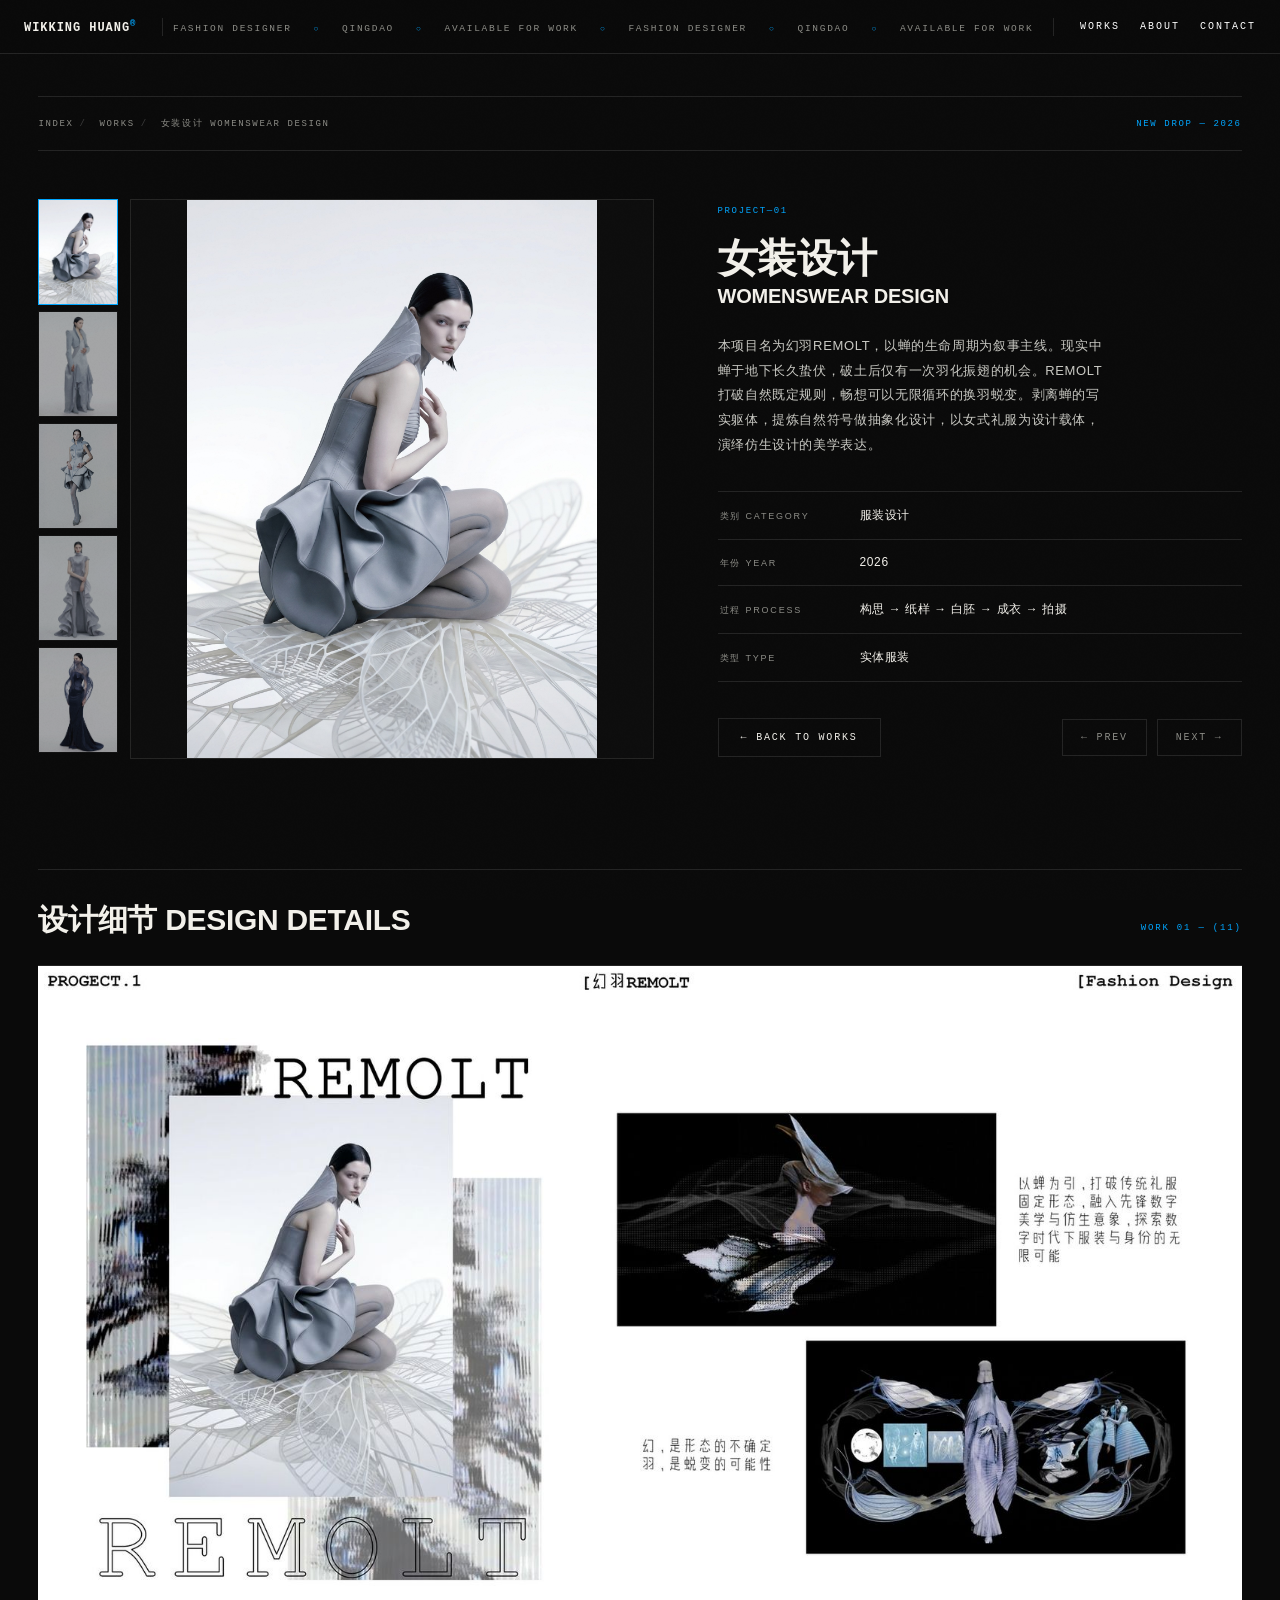
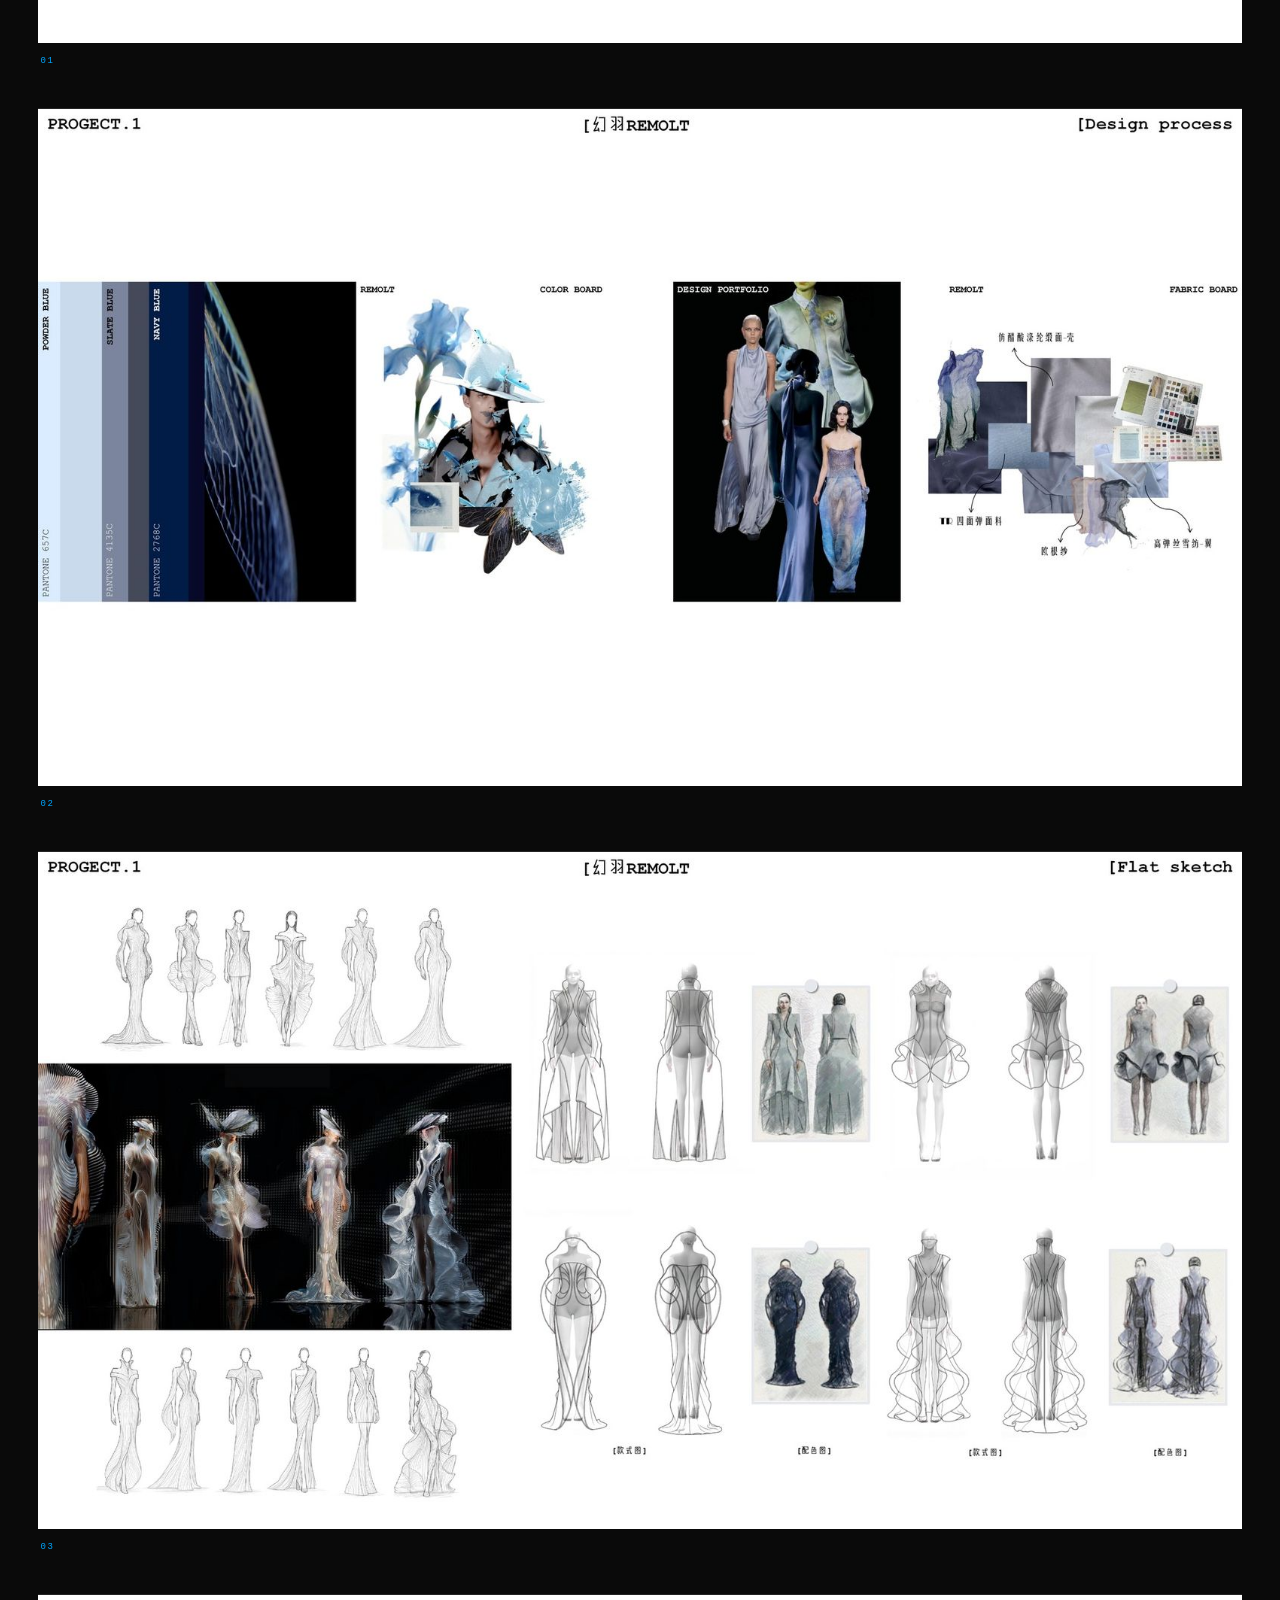
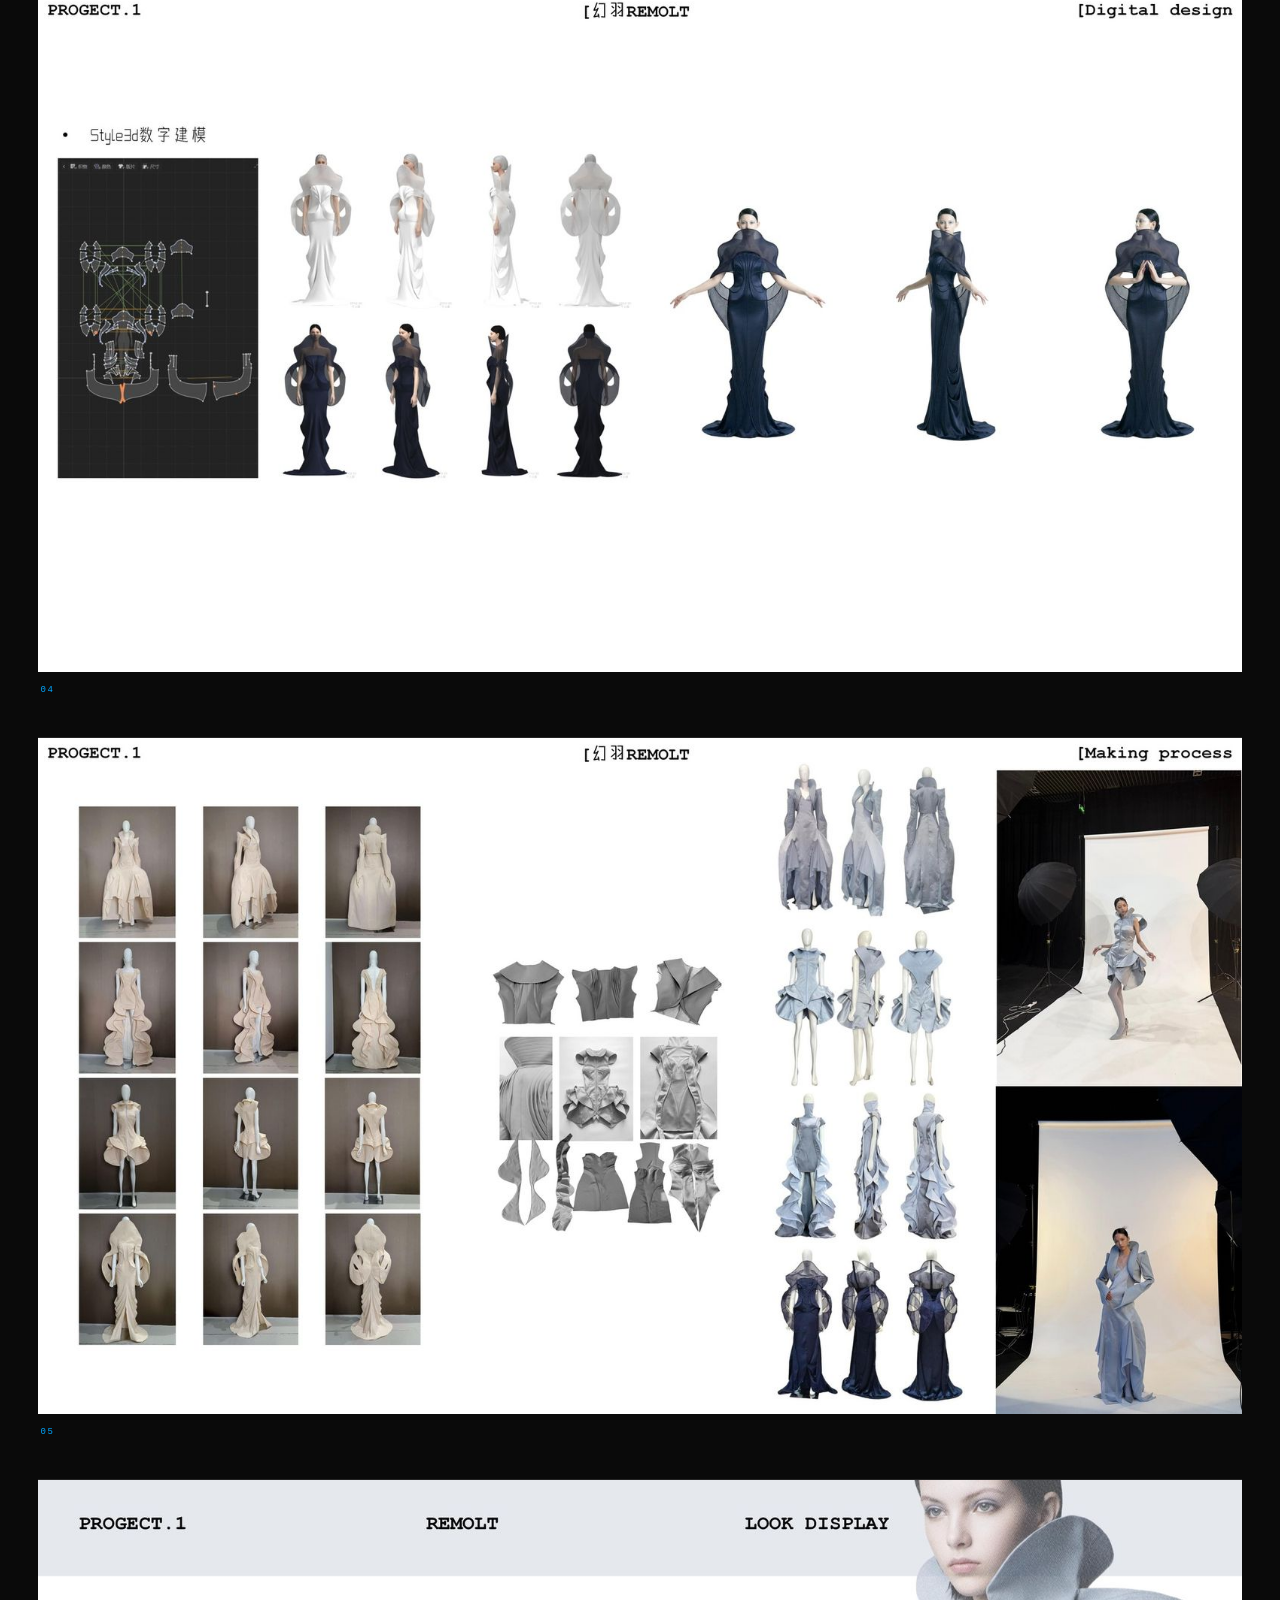
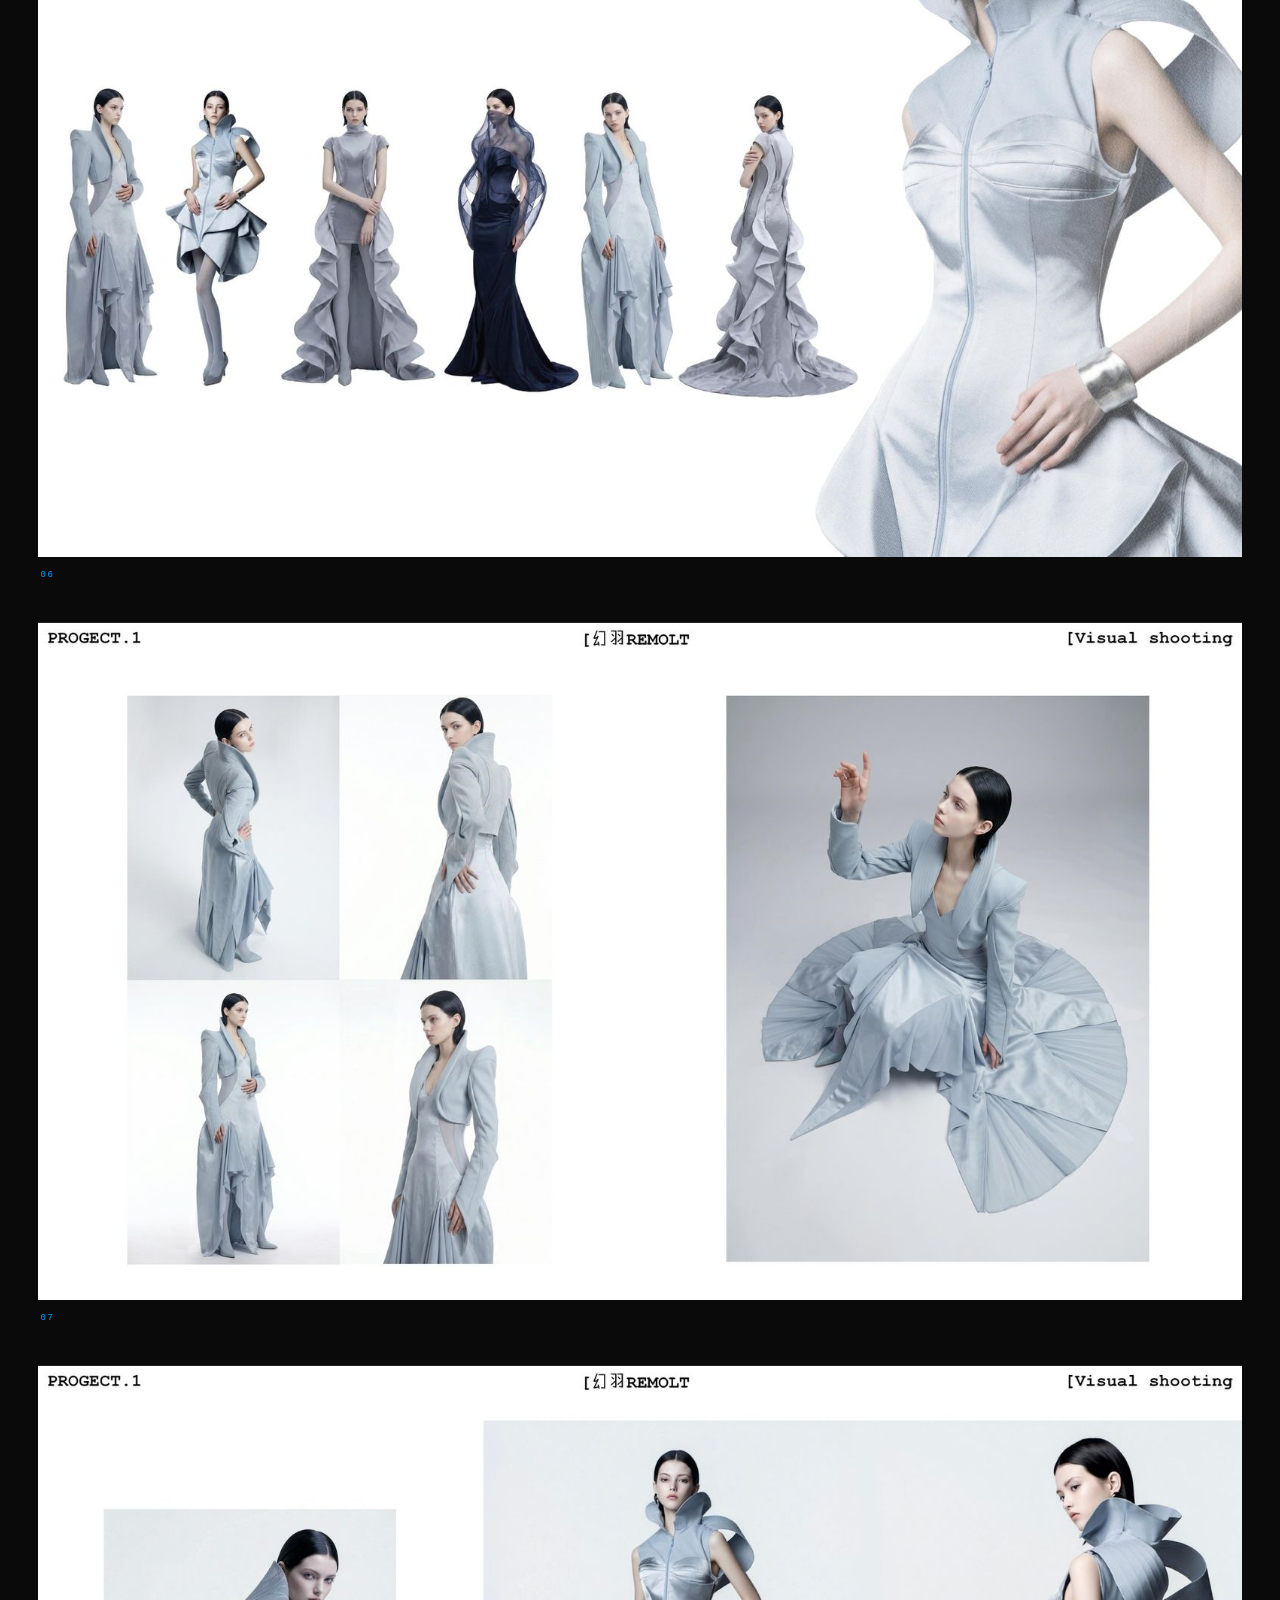
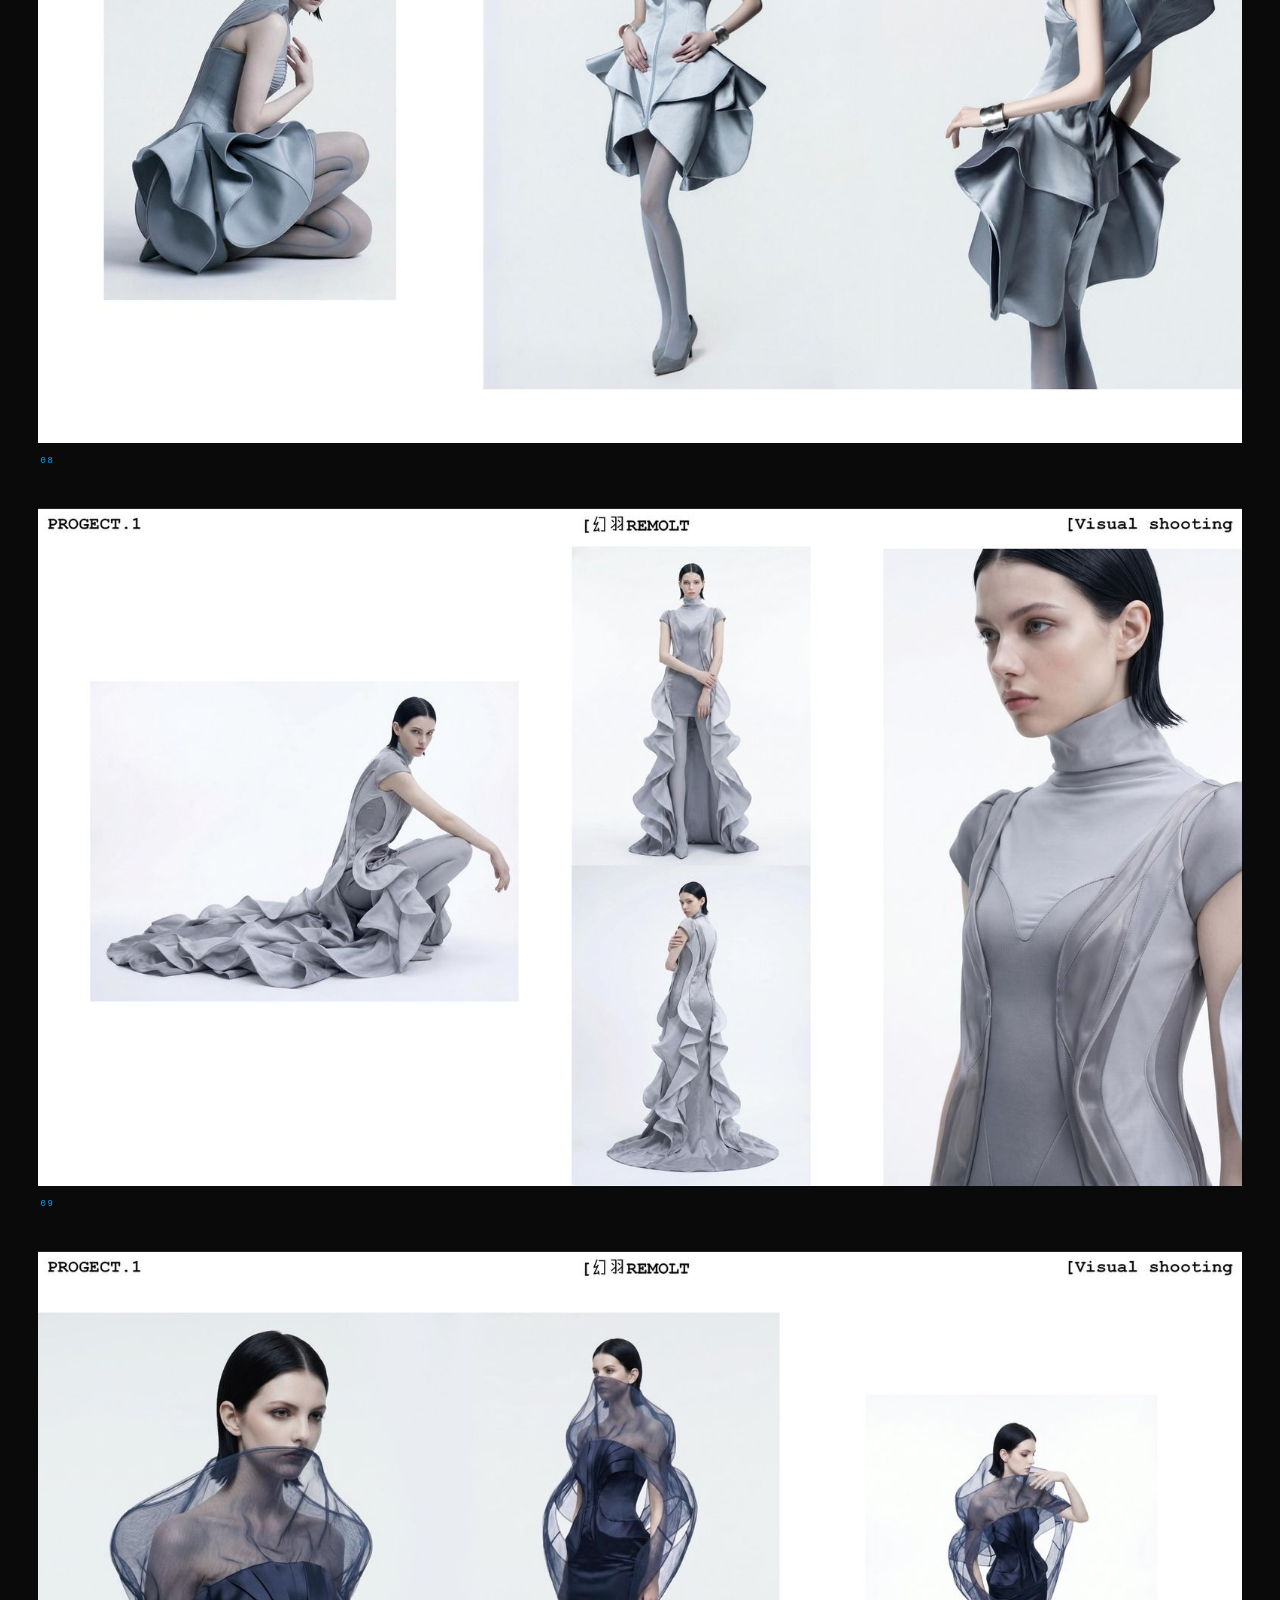
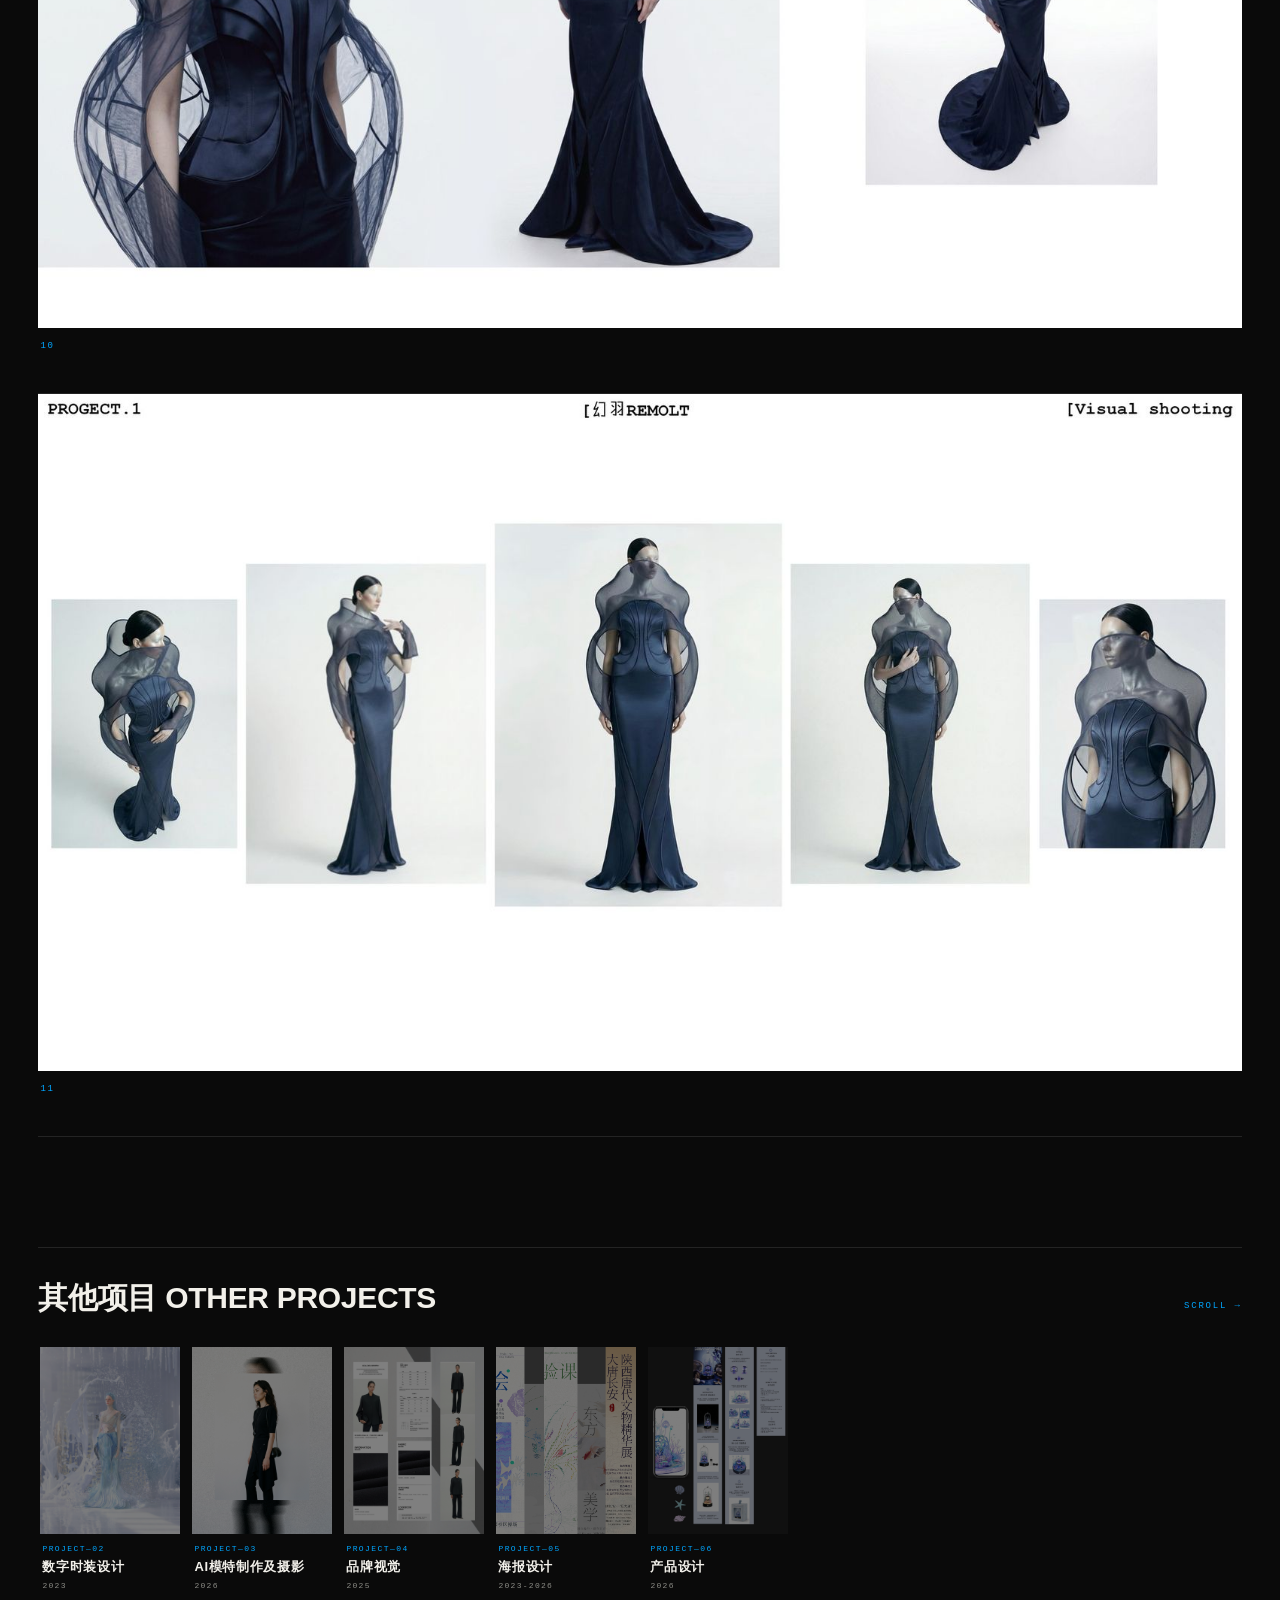
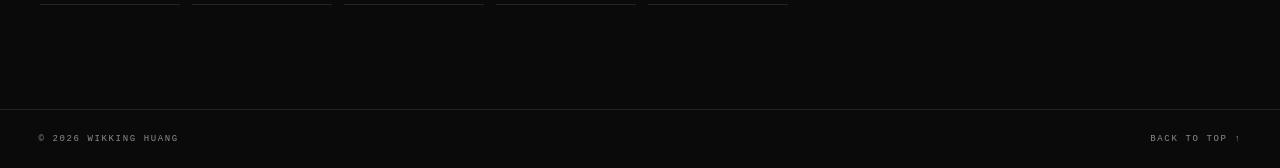
==== commit cc6de272: "Perf: smaller grain texture (234KB -> 33KB)" ====
--- a/work-detail-v3.html
+++ b/work-detail-v3.html
@@ -4,8 +4,8 @@
   <meta charset="utf-8">
   <meta name="viewport" content="width=device-width, initial-scale=1">
   <title>Work — WIKKING HUANG®</title>
-  <link rel="stylesheet" href="styles.css?v=20260902-3">
-  <link rel="stylesheet" href="work-detail-v3.css?v=20260902-1">
+  <link rel="stylesheet" href="styles.css?v=20260913-1">
+  <link rel="stylesheet" href="work-detail-v3.css?v=20260912-1">
 </head>
 <body>
 
@@ -107,6 +107,6 @@
     </div>
   </footer>
 
-  <script src="work-detail-v3.js?v=20260902-2"></script>
+  <script src="work-detail-v3.js?v=20260912-1"></script>
 </body>
 </html>
--- a/styles.css
+++ b/styles.css
@@ -59,7 +59,7 @@
   pointer-events: none;
   opacity: 0.08;
   mix-blend-mode: overlay;
-  background-image: url("assets/noise.png");
+  background-image: url("assets/noise-2.png");
   background-size: 220px 220px;
 }
 
@@ -310,14 +310,6 @@
 
 .badge.mono { font-family: var(--mono); color: var(--muted); font-size: 9px; }
 
-.pulse-dot {
-  width: 7px;
-  height: 7px;
-  border-radius: 50%;
-  background: var(--acid);
-  animation: pulse 1.8s ease-in-out infinite;
-}
-
 .hero-foot {
   position: absolute;
   left: 6vw;
@@ -340,10 +332,6 @@
 
 @keyframes rise { to { transform: translateY(0); } }
 @keyframes fadeIn { to { opacity: 1; } }
-@keyframes pulse {
-  0%, 100% { opacity: 1; box-shadow: 0 0 0 0 rgba(0, 166, 255, 0.5); }
-  50% { opacity: 0.65; box-shadow: 0 0 0 5px rgba(0, 166, 255, 0); }
-}
 @keyframes bounce {
   0%, 100% { transform: translateY(0); }
   50% { transform: translateY(4px); }
@@ -355,6 +343,8 @@
   z-index: 40;
   pointer-events: none;
   object-fit: cover;
+  will-change: transform, opacity;
+  backface-visibility: hidden;
   filter: grayscale(0.55) contrast(1.12) brightness(0.92);
   border: 1px solid rgba(242, 240, 234, 0.14);
   box-shadow: 0 26px 60px rgba(0, 0, 0, 0.6);
@@ -424,10 +414,6 @@
   letter-spacing: -0.01em;
   text-transform: uppercase;
   color: var(--ink);
-}
-
-.works .sec-title {
-  font-family: var(--cjk);
 }
 
 .sec-meta {
@@ -813,12 +799,6 @@
 }
 
 @media (max-width: 640px) {
-  .works .sec-title {
-    display: flex;
-    flex-direction: column;
-    align-items: flex-start;
-    gap: 4px;
-  }
   .topbar { height: 50px; padding: 0 16px; gap: 12px; }
   .brand { font-size: 10px; }
   .menu { gap: 12px; }
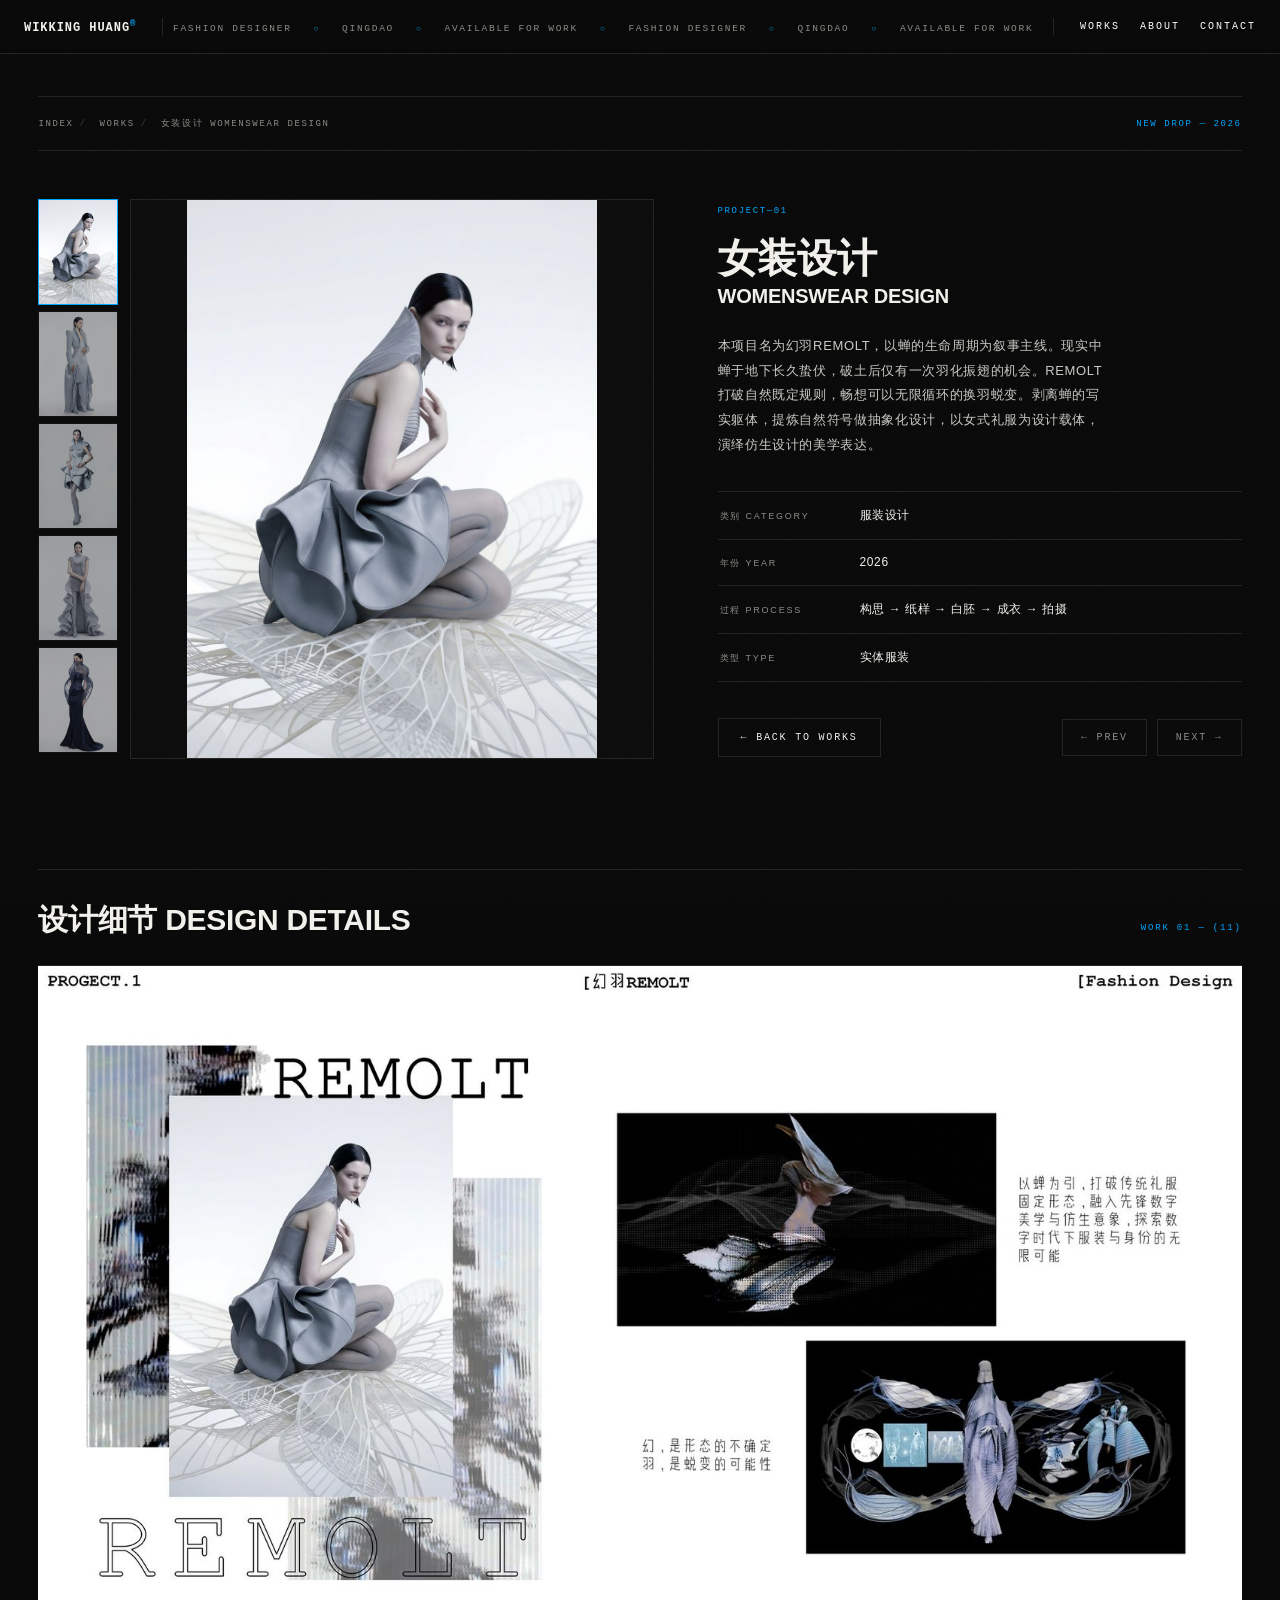
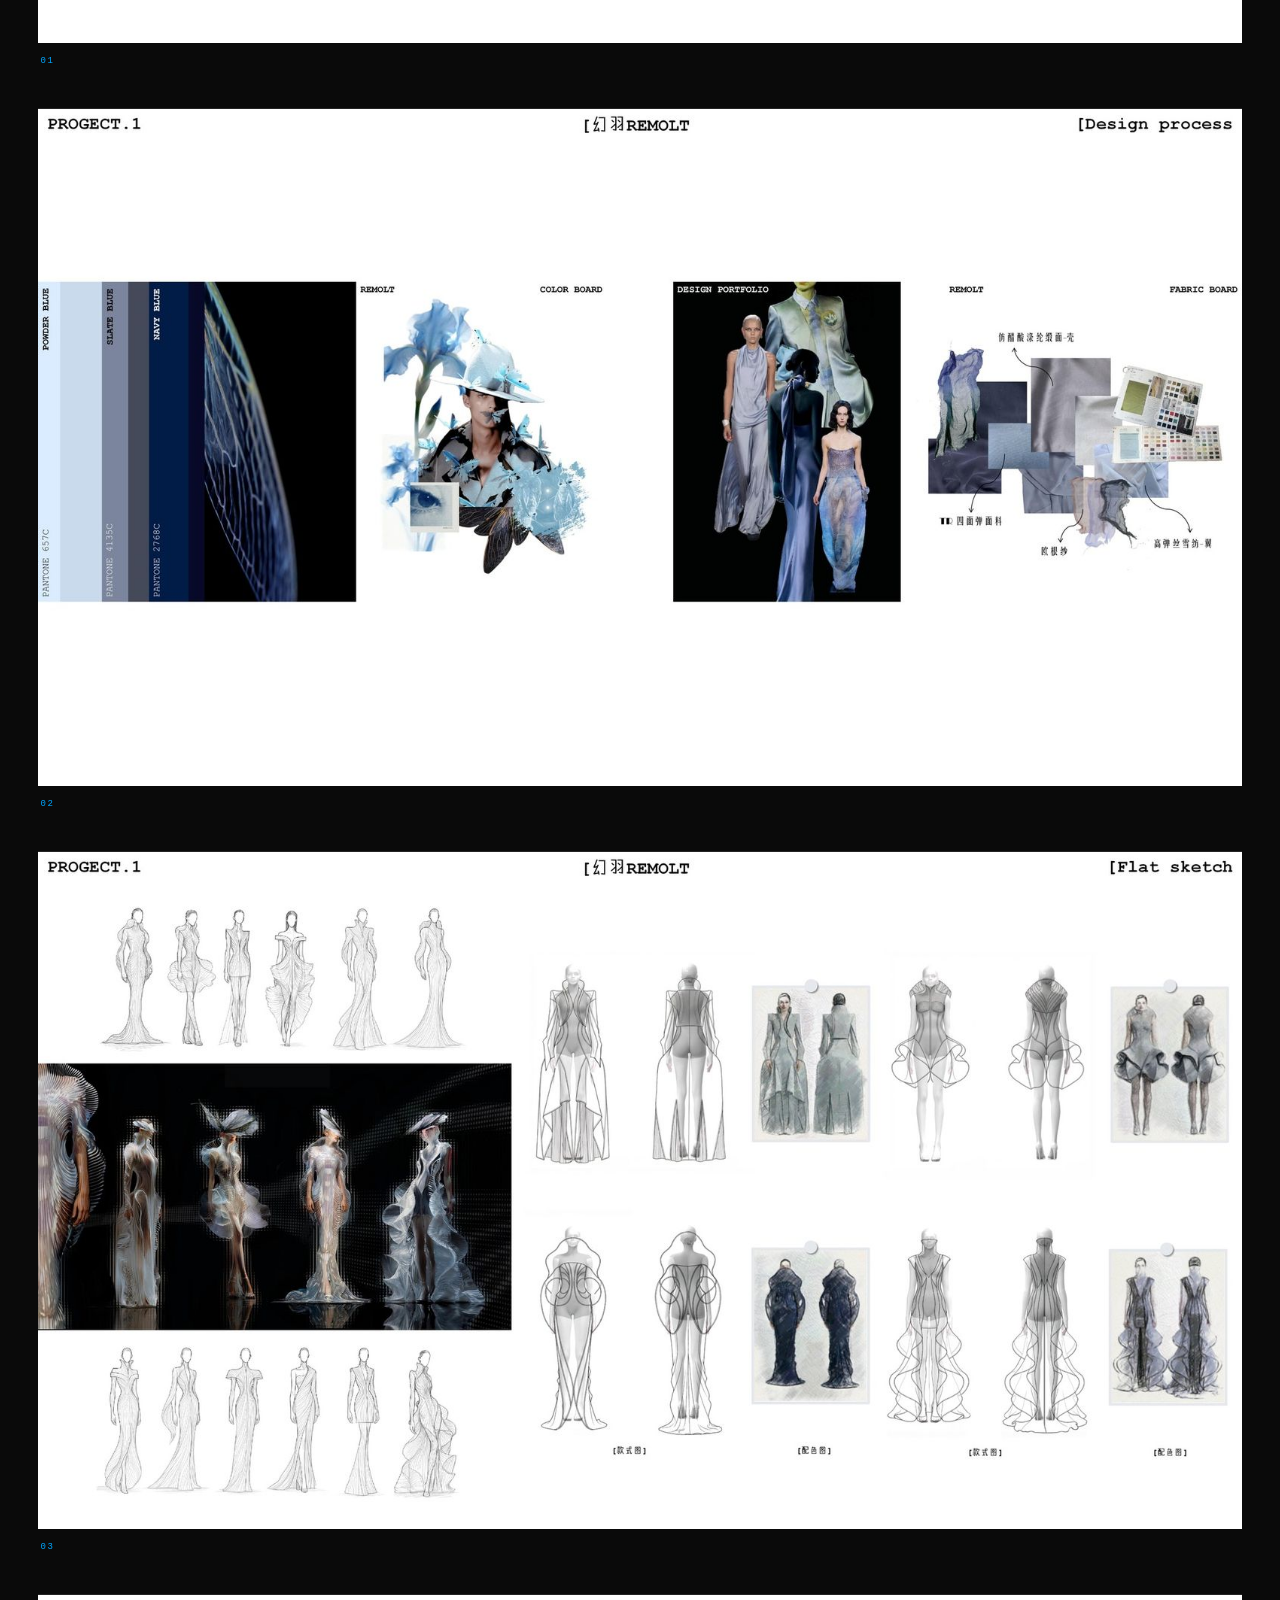
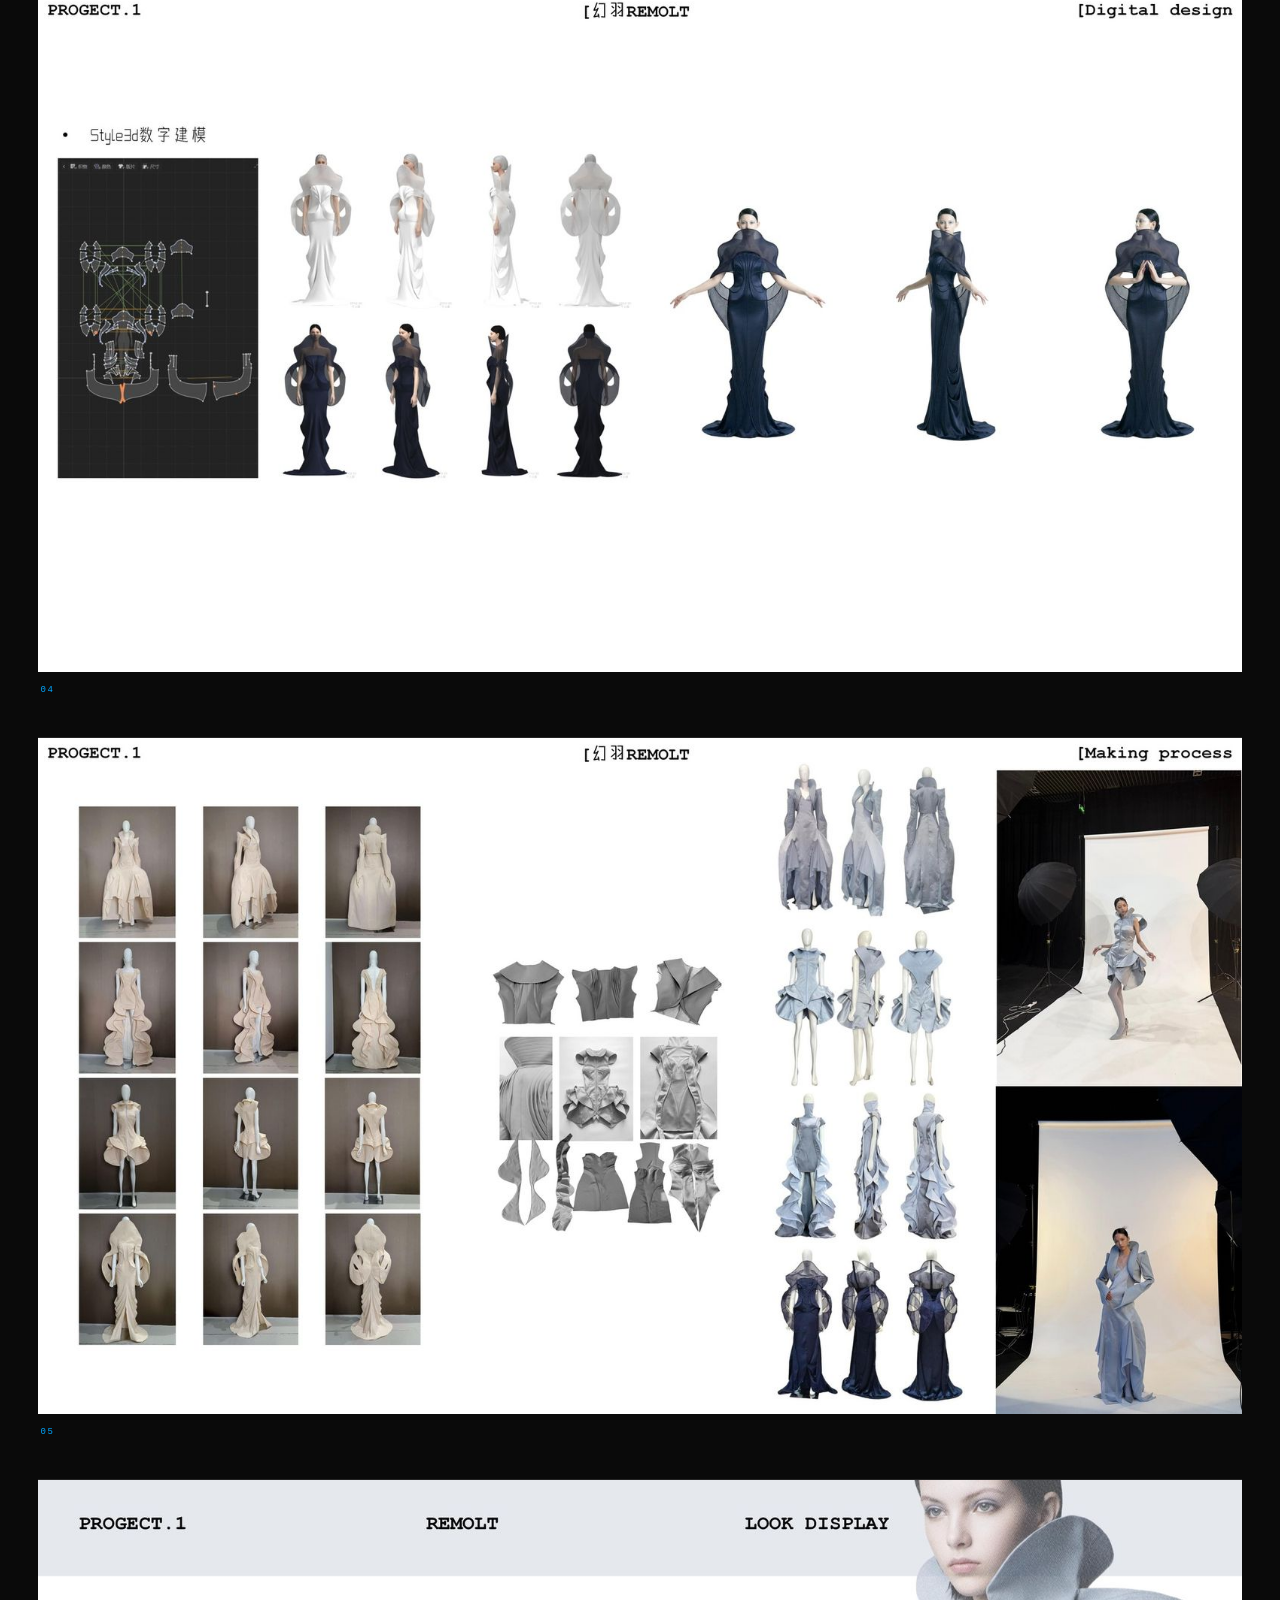
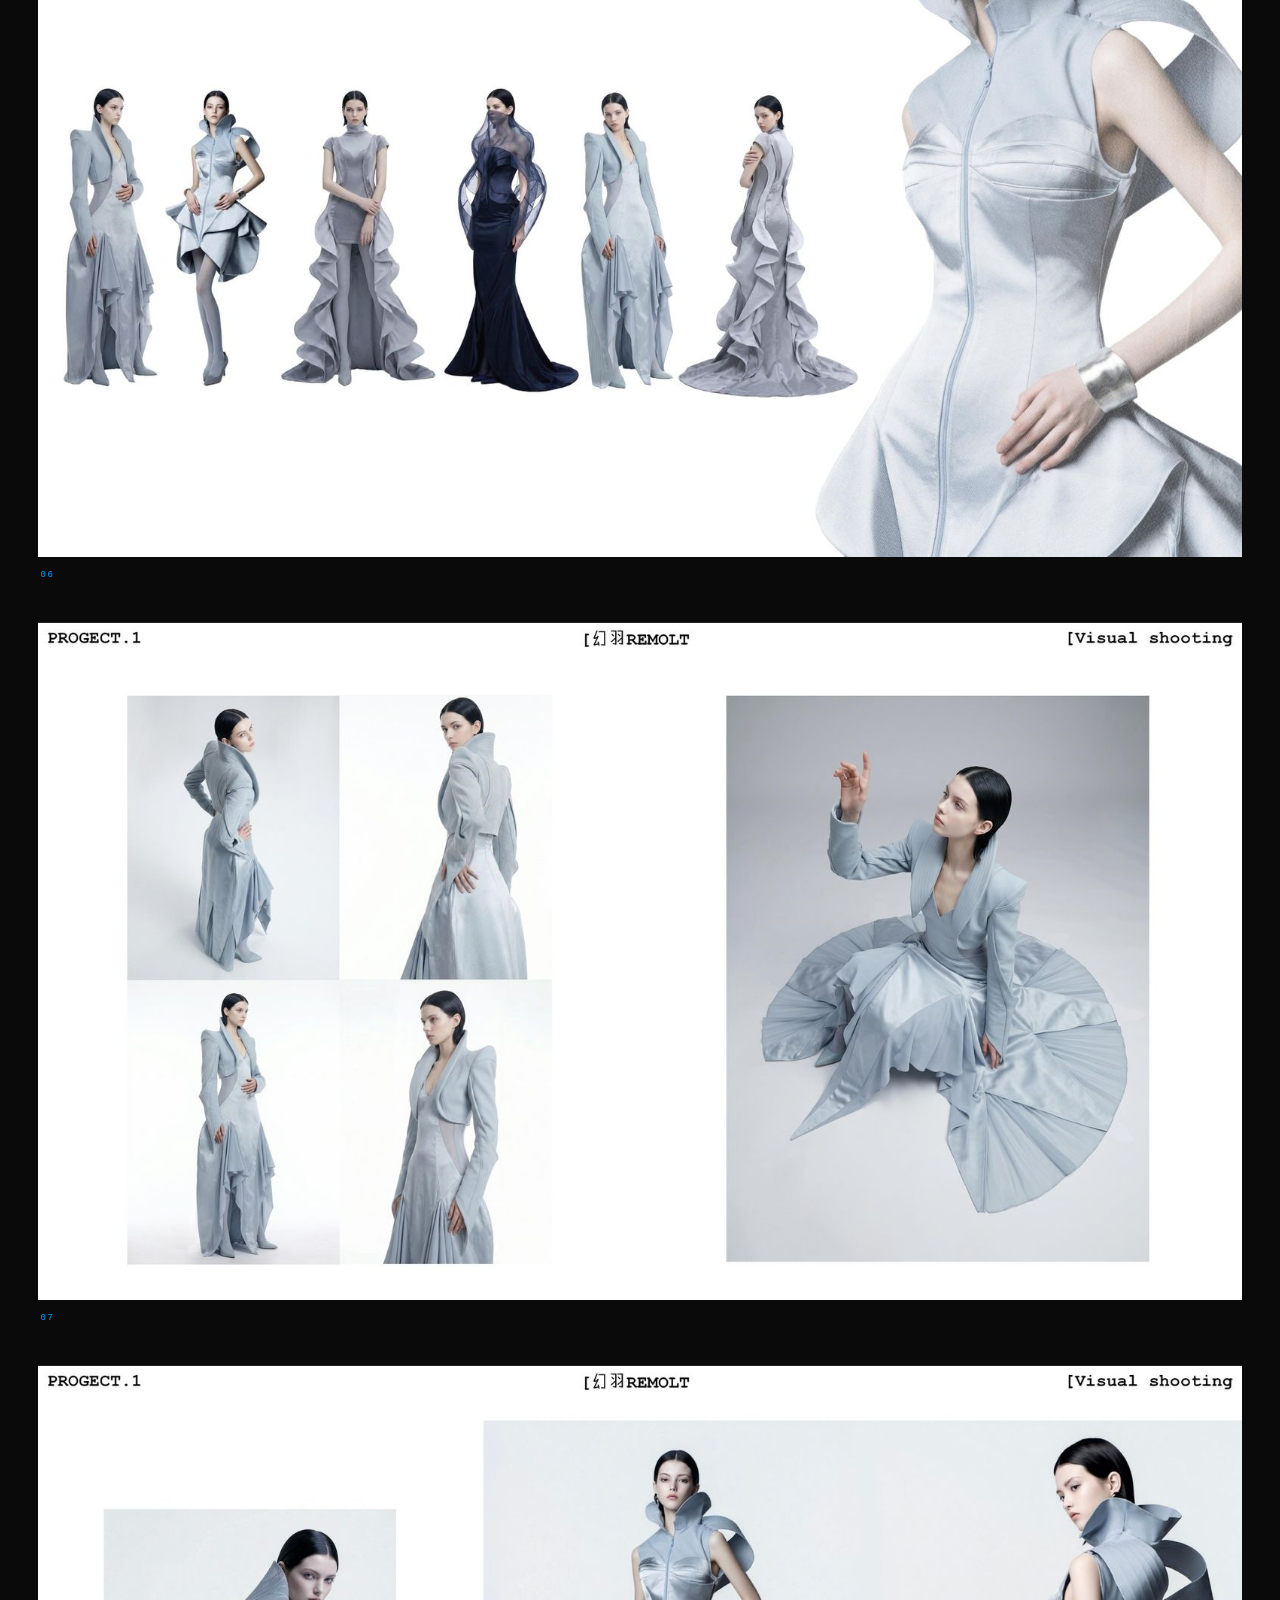
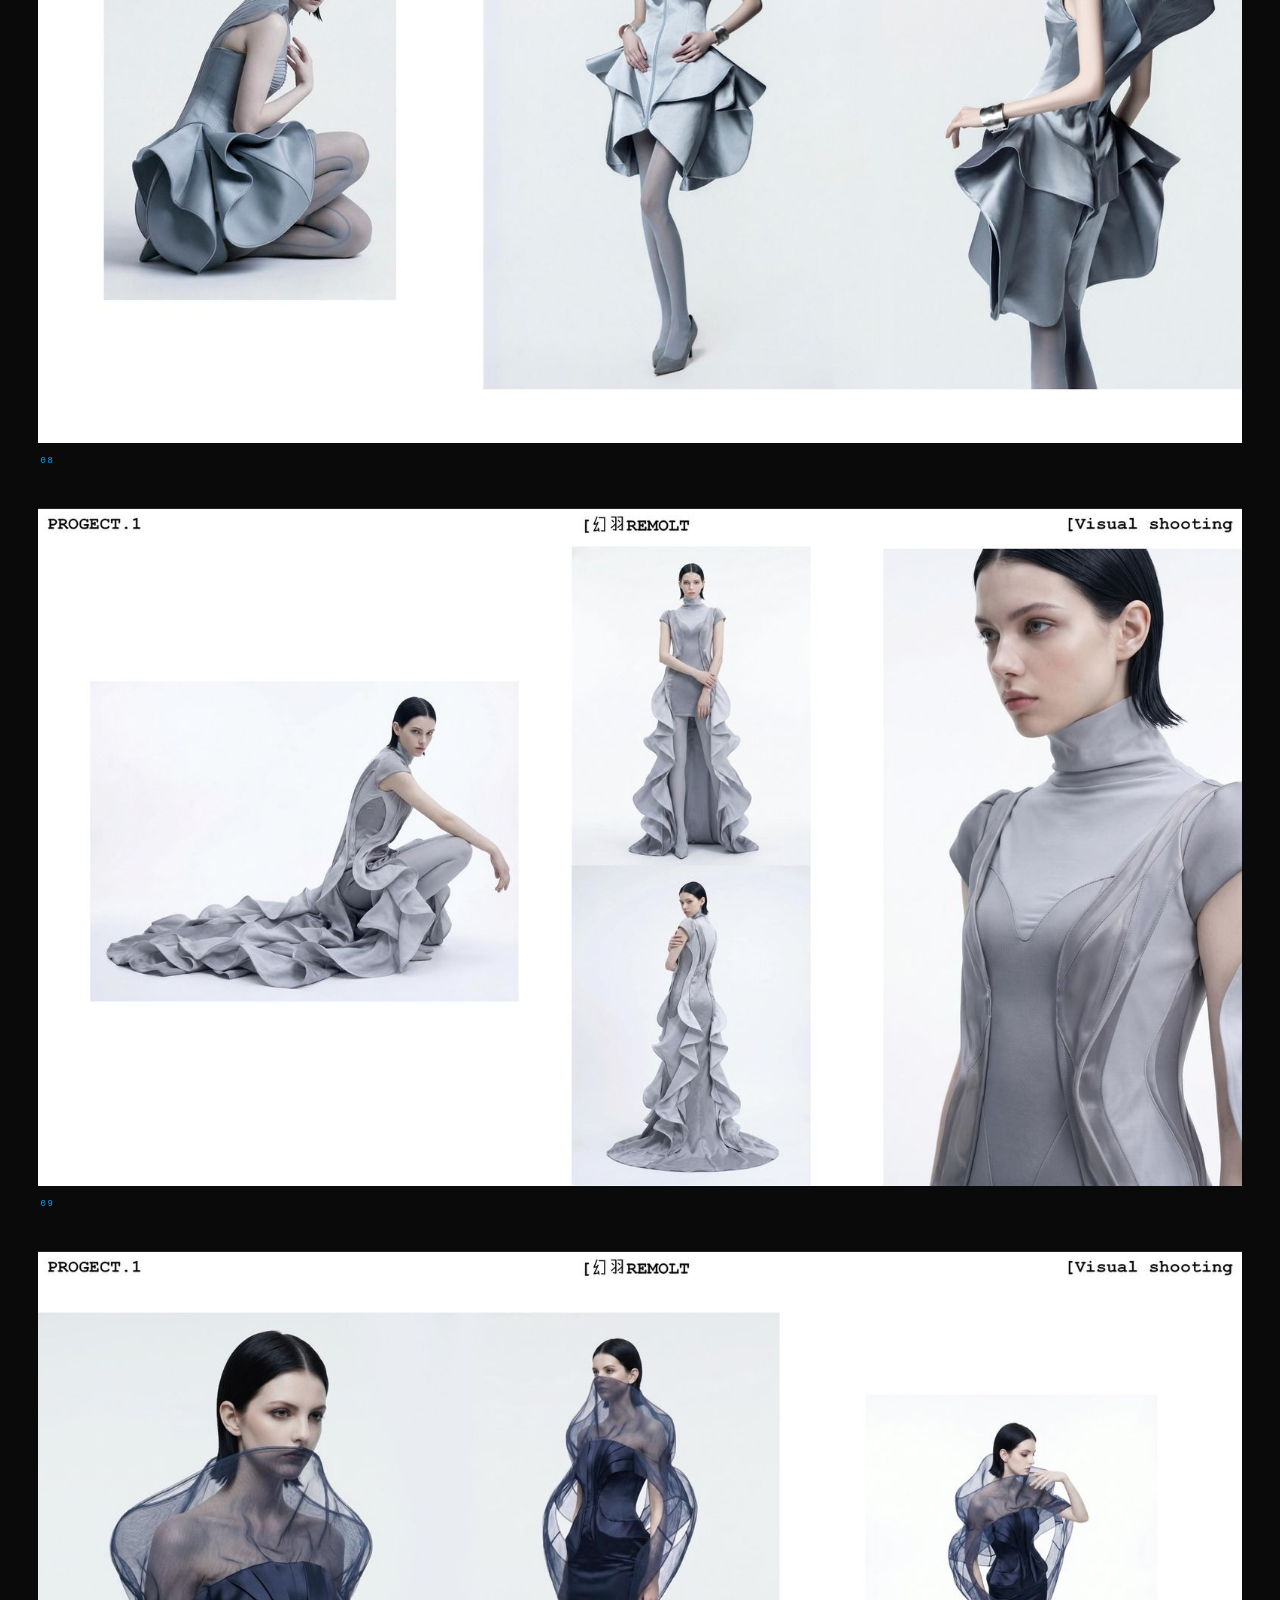
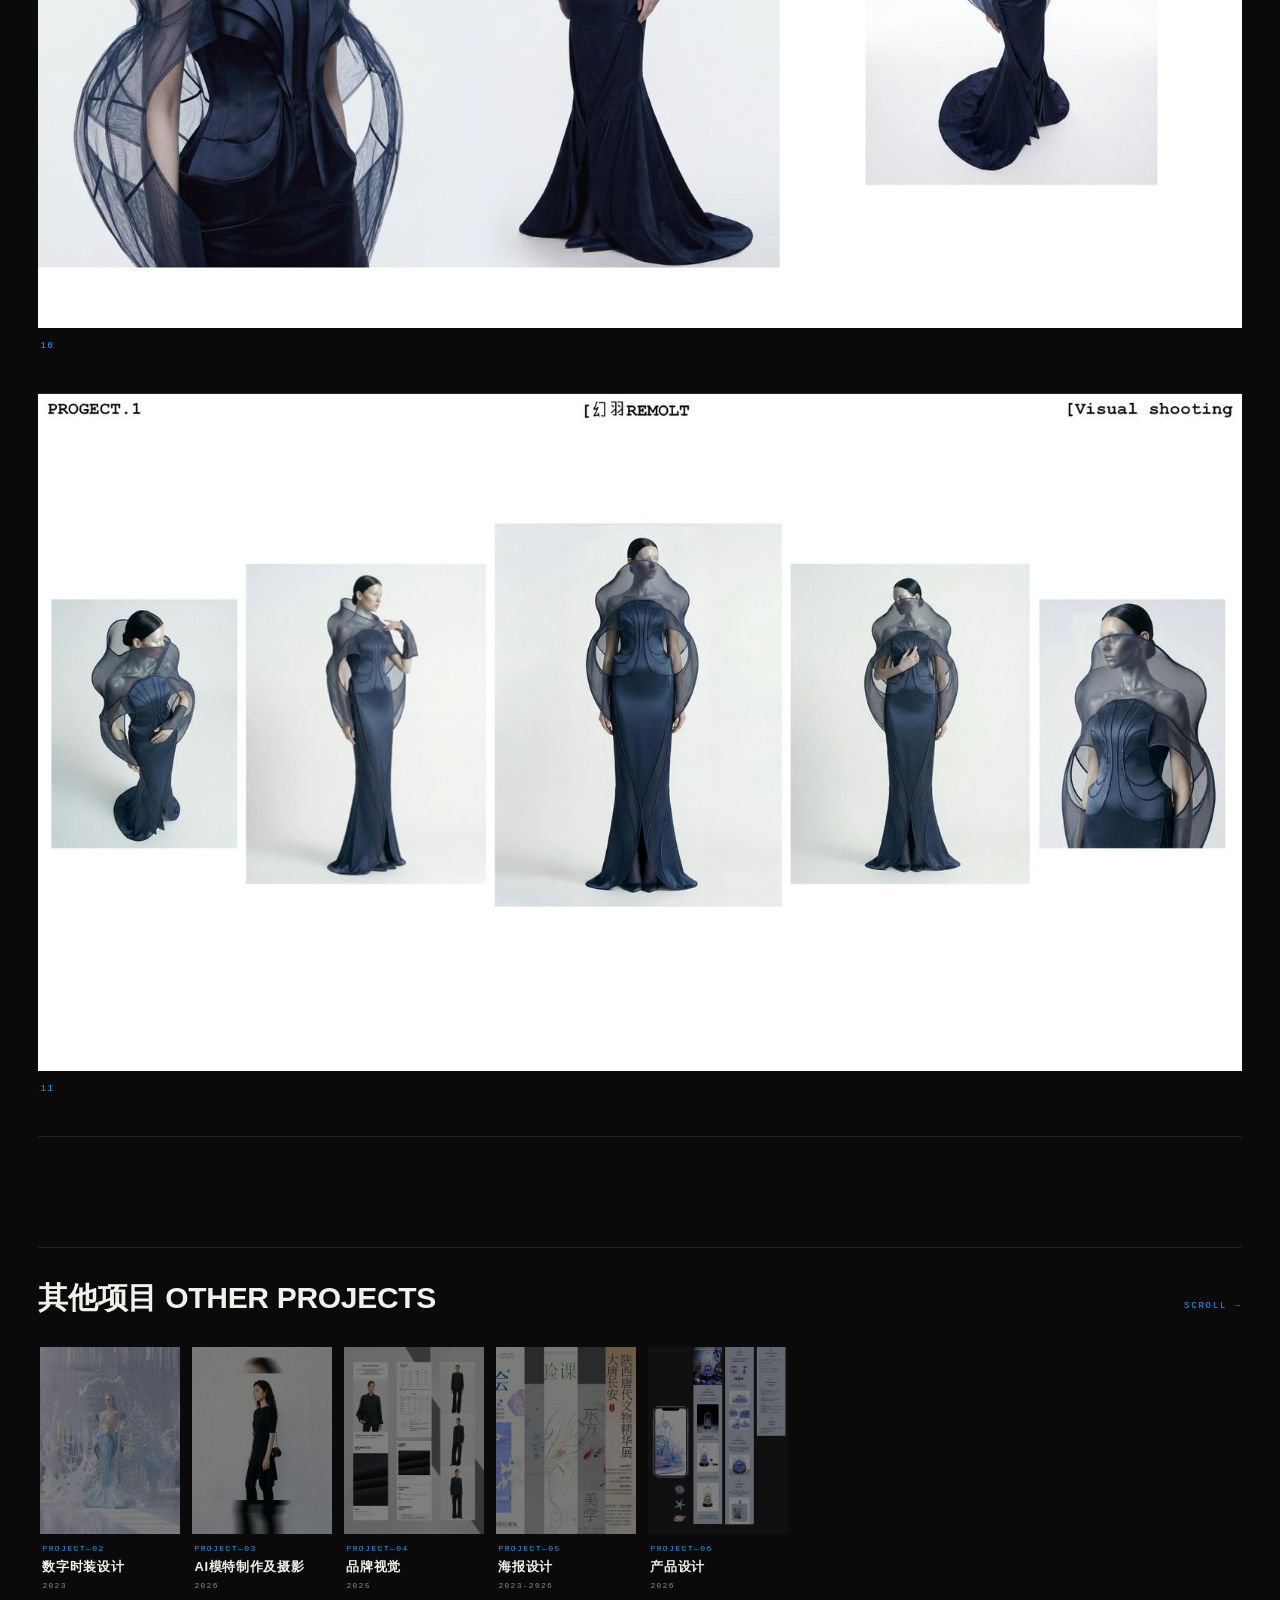
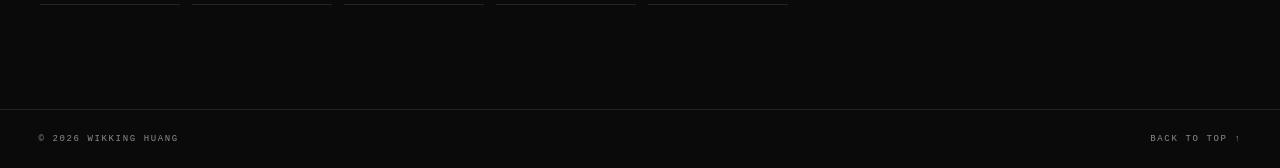
==== commit b2322ce3: "Perf: light gallery + carousel covers on detail pages" ====
--- a/work-detail-v3.html
+++ b/work-detail-v3.html
@@ -107,6 +107,6 @@
     </div>
   </footer>
 
-  <script src="work-detail-v3.js?v=20260912-1"></script>
+  <script src="work-detail-v3.js?v=20260913-1"></script>
 </body>
 </html>
